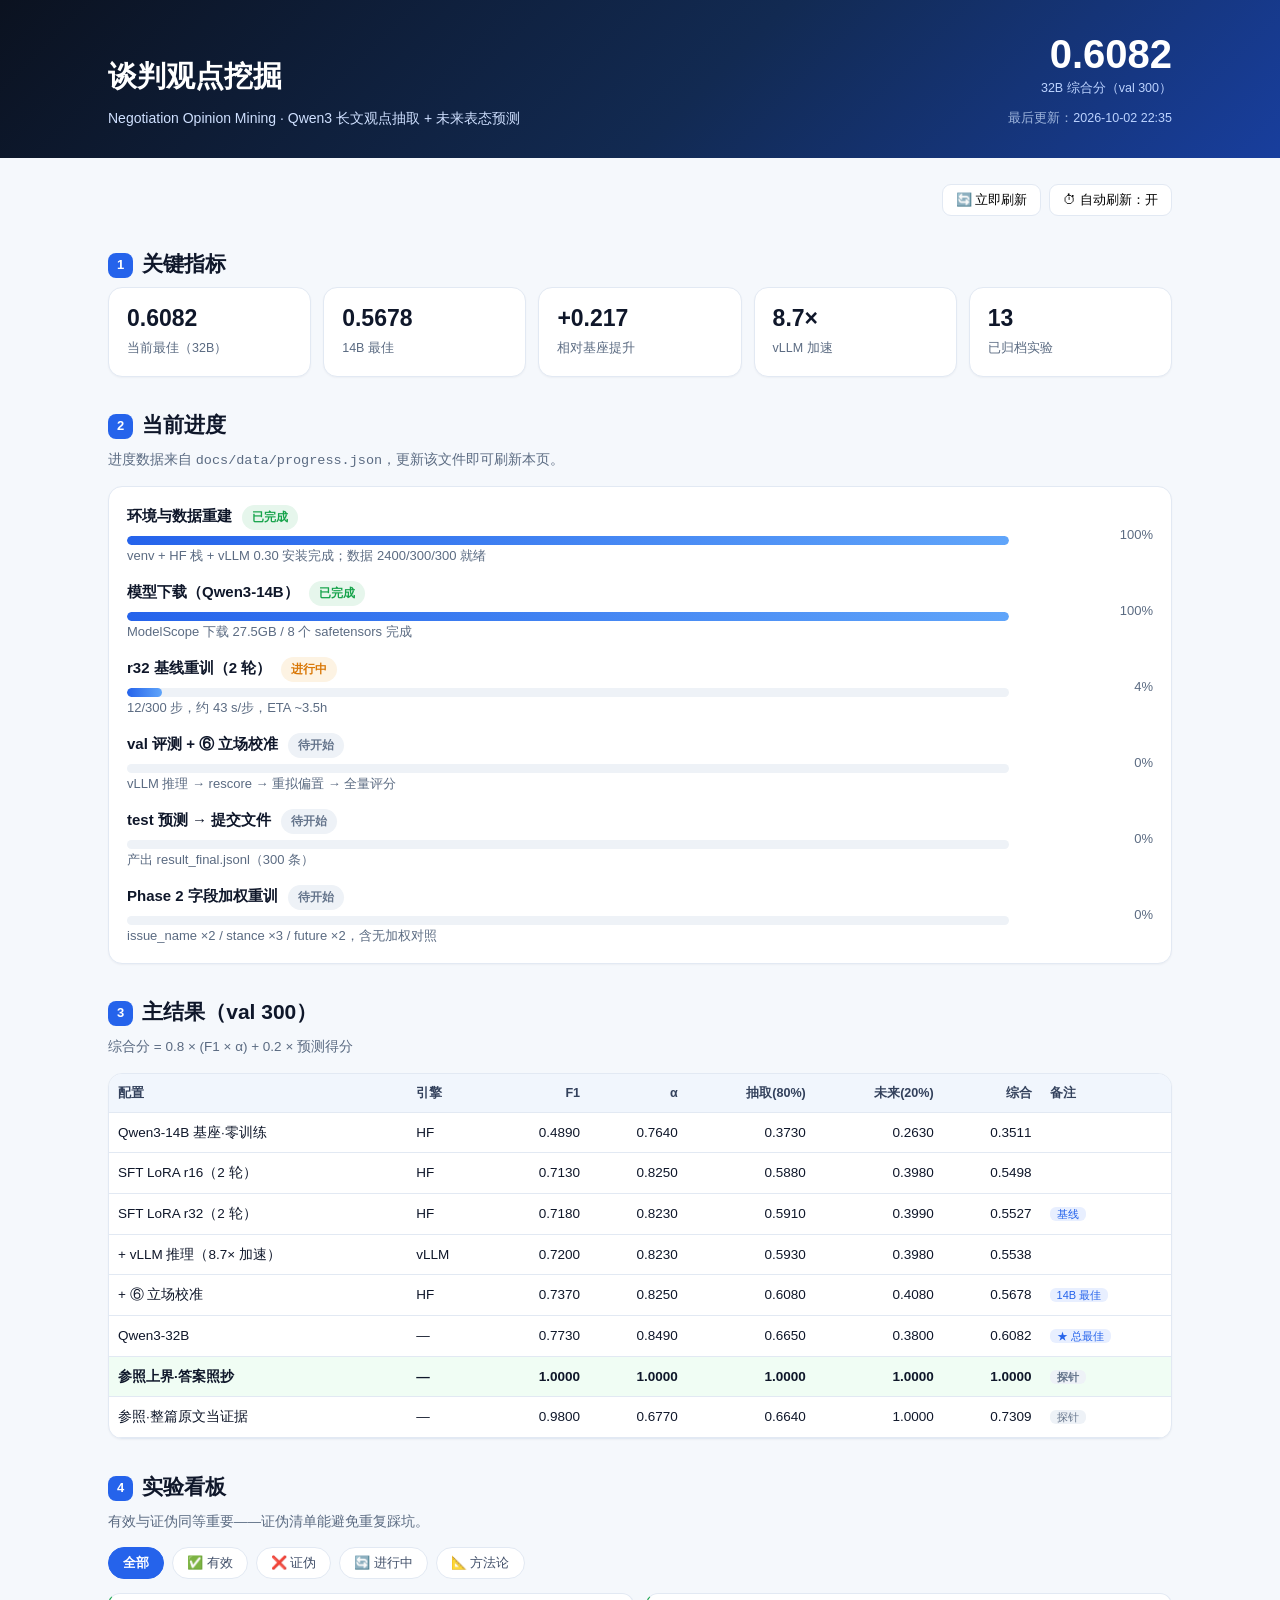
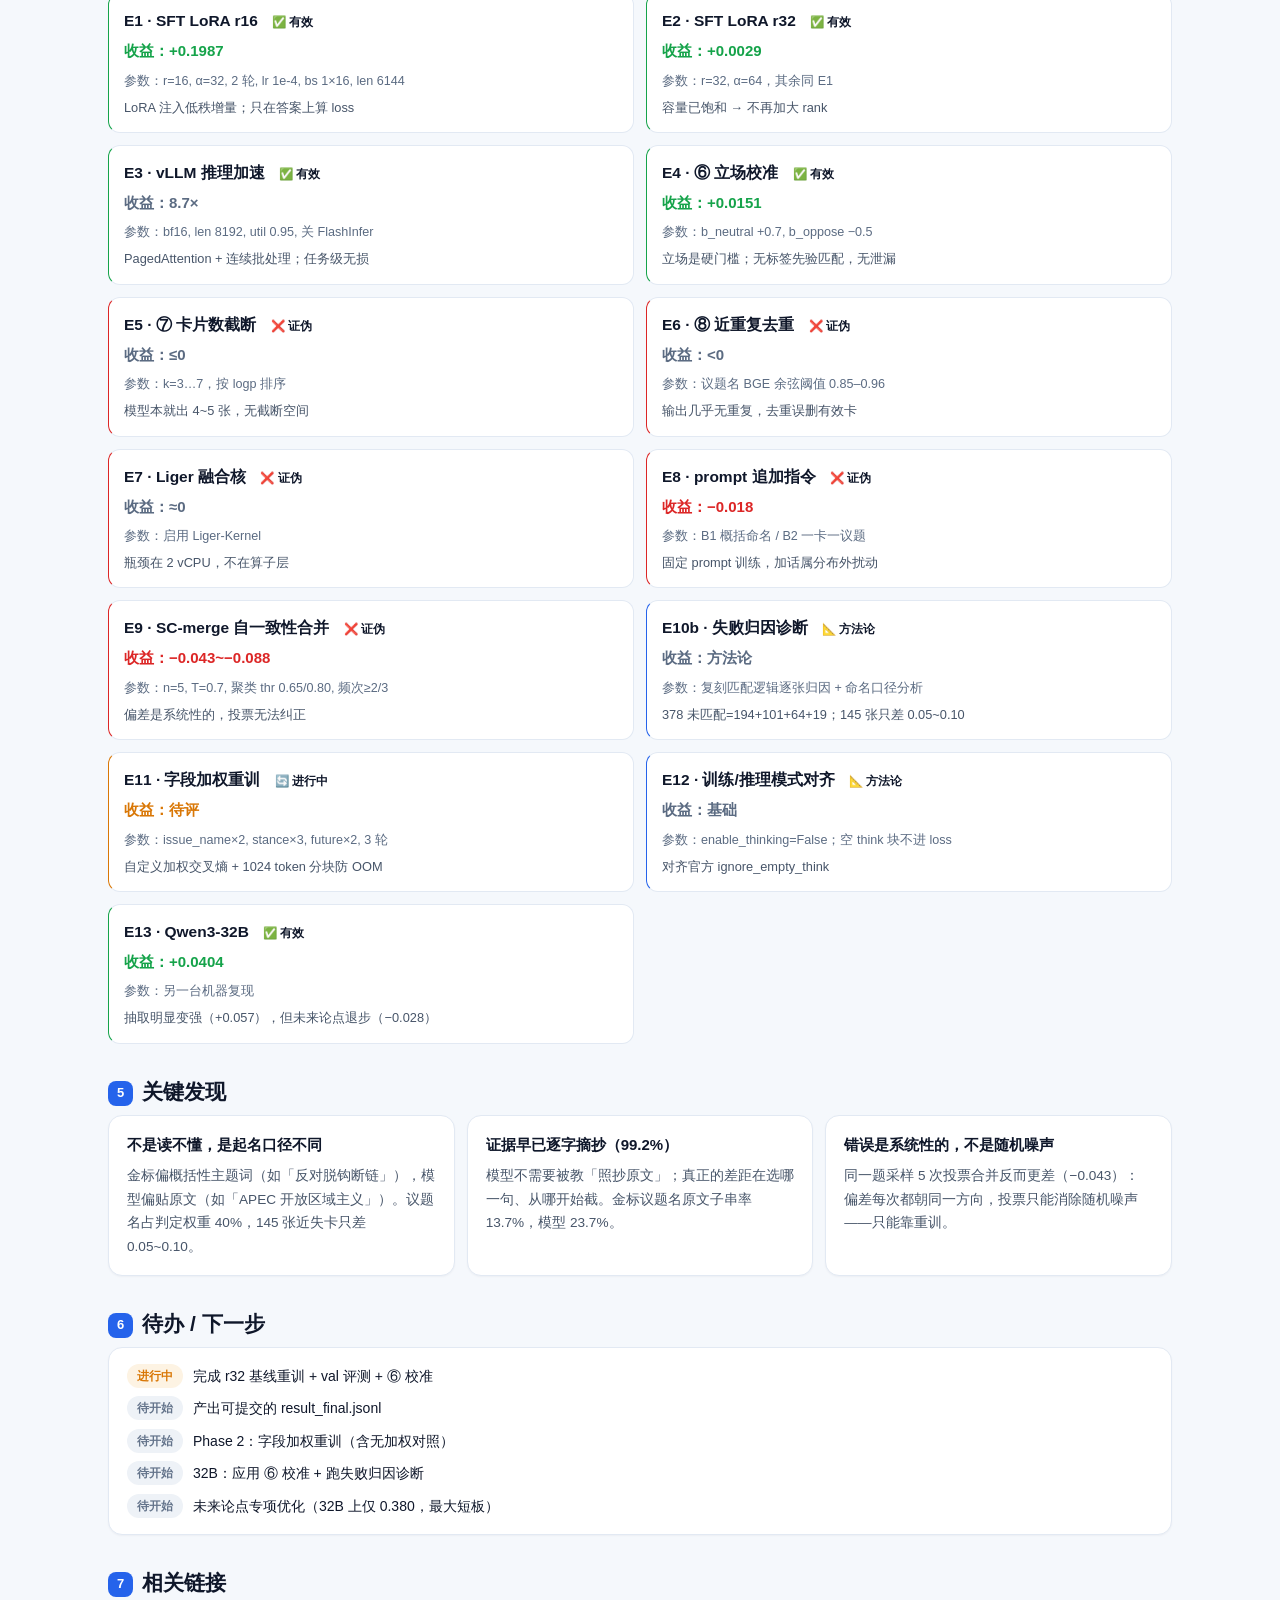
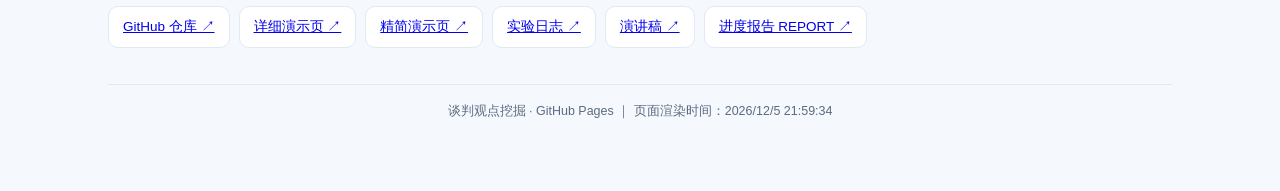
==== docs/index.html @ 78c55dbf "feat(pages): 新增动态进度站点（docs/index.html + progress.json + 更新助手脚本）" ====
<!DOCTYPE html>
<html lang="zh-CN">
<head>
<meta charset="utf-8">
<meta name="viewport" content="width=device-width,initial-scale=1">
<title>谈判观点挖掘 · 项目进度</title>
<style>
  :root{--bg:#f5f8fc;--card:#fff;--ink:#0f172a;--muted:#5b6b82;--line:#e2e9f3;
        --blue:#2563eb;--green:#15a34a;--red:#dc2626;--amber:#d97706;--purple:#7c3aed;
        --gs:#e6f6ec;--rs:#fdeaea;--as:#fdf3e3;--bs:#e8efff;--ps:#f1eaff;}
  *{box-sizing:border-box}
  body{margin:0;background:var(--bg);color:var(--ink);font-size:15px;line-height:1.75;
       font-family:-apple-system,BlinkMacSystemFont,"Segoe UI","PingFang SC","Microsoft YaHei",sans-serif}
  .wrap{max-width:1100px;margin:0 auto;padding:0 18px 70px}
  header{background:linear-gradient(135deg,#0b1220,#122a52 55%,#1d4ed8 135%);color:#fff;
         padding:34px 0 28px;margin-bottom:26px}
  header .in{max-width:1100px;margin:0 auto;padding:0 18px;display:flex;flex-wrap:wrap;gap:22px;
             align-items:flex-end;justify-content:space-between}
  h1{margin:0;font-size:29px}
  .sub{color:#cfe0ff;font-size:14px;margin-top:4px}
  .big{text-align:right}
  .big b{font-size:40px;line-height:1;display:block}
  .big span{font-size:12.5px;color:#bcd3ff}
  .updated{font-size:12.5px;color:#9fb6dd;margin-top:8px}
  h2{font-size:21px;margin:30px 0 4px}
  h2 .n{display:inline-block;background:var(--blue);color:#fff;border-radius:8px;font-size:13px;padding:1px 9px;margin-right:9px;vertical-align:2px}
  .sub2{color:var(--muted);font-size:13.5px;margin:0 0 14px}
  .card{background:var(--card);border:1px solid var(--line);border-radius:14px;padding:16px 18px;box-shadow:0 1px 2px rgba(15,23,42,.04)}
  .kpis{display:grid;grid-template-columns:repeat(5,1fr);gap:12px}
  @media(max-width:860px){.kpis{grid-template-columns:repeat(2,1fr)}.in{flex-direction:column;align-items:flex-start}.big{text-align:left}}
  .kpi b{display:block;font-size:23px;line-height:1.3}
  .kpi span{font-size:12.5px;color:var(--muted)}
  .ph{display:flex;flex-direction:column;gap:12px}
  .phase{display:grid;grid-template-columns:1fr 130px;gap:10px 14px;align-items:center}
  .phase .top{display:flex;gap:10px;align-items:baseline;flex-wrap:wrap}
  .pill{font-size:11.5px;font-weight:700;border-radius:999px;padding:2px 10px}
  .p-done{background:var(--gs);color:var(--green)} .p-doing{background:var(--as);color:var(--amber)}
  .p-pending{background:#eef2f7;color:#64748b}
  .bar{height:9px;background:#eef2f7;border-radius:6px;overflow:hidden;margin-top:6px}
  .bar>i{display:block;height:100%;border-radius:6px;background:linear-gradient(90deg,#2563eb,#60a5fa)}
  .phase .detail{font-size:13px;color:var(--muted)}
  .phase .pct{font-size:13px;color:var(--muted);text-align:right;font-variant-numeric:tabular-nums}
  table{width:100%;border-collapse:collapse;font-size:13.5px}
  th,td{padding:8px 9px;border-bottom:1px solid var(--line);text-align:left}
  th{background:#f1f6fd;color:#33415c;font-size:12.6px;font-weight:700}
  td.n,th.n{text-align:right;font-variant-numeric:tabular-nums;white-space:nowrap}
  tr.best td{background:#f0fdf4;font-weight:700}
  .mark{font-size:11px;border-radius:6px;padding:1px 7px;background:var(--bs);color:var(--blue)}
  .mark.probe{background:#eef2f7;color:#64748b}
  .filters{display:flex;gap:8px;flex-wrap:wrap;margin:4px 0 14px}
  .filters button{border:1px solid var(--line);background:#fff;border-radius:999px;padding:6px 14px;font-size:13px;cursor:pointer;color:#42506a}
  .filters button.on{background:var(--blue);border-color:var(--blue);color:#fff;font-weight:700}
  .exps{display:grid;grid-template-columns:repeat(2,1fr);gap:12px}
  @media(max-width:860px){.exps{grid-template-columns:1fr}}
  .exp{border-left:5px solid var(--line);background:var(--card);border:1px solid var(--line);border-radius:12px;padding:13px 15px}
  .exp.ok{border-left-color:var(--green)} .exp.no{border-left-color:var(--red)}
  .exp.run{border-left-color:var(--amber)} .exp.info{border-left-color:var(--blue)}
  .exp h3{margin:0 0 4px;font-size:15.5px}
  .exp .g{font-weight:800}
  .g.pos{color:var(--green)} .g.neg{color:var(--red)} .g.flat{color:var(--muted)} .g.run{color:var(--amber)}
  .exp .m{font-size:12.6px;color:var(--muted);margin-top:5px}
  .exp .w{font-size:12.8px;color:#475569;margin-top:5px}
  .grid2{display:grid;grid-template-columns:repeat(3,1fr);gap:12px}
  @media(max-width:860px){.grid2{grid-template-columns:1fr}}
  .todos{display:flex;flex-direction:column;gap:8px}
  .todo{display:flex;gap:10px;align-items:center;font-size:14px}
  .links{display:flex;flex-wrap:wrap;gap:9px}
  .links a{background:#fff;border:1px solid var(--line);border-radius:10px;padding:8px 14px;font-size:13.5px}
  .links a:hover{border-color:var(--blue)}
  .foot{color:var(--muted);font-size:12.5px;text-align:center;margin-top:36px;border-top:1px solid var(--line);padding-top:16px}
  .btn{border:1px solid var(--line);background:#fff;border-radius:9px;padding:6px 13px;font-size:13px;cursor:pointer}
  .banner{background:#fffbf0;border:1px solid #f2e2bc;color:#7a5b12;border-radius:11px;padding:11px 14px;font-size:13.5px;margin-bottom:14px}
</style>
</head>
<body>
<header><div class="in">
  <div>
    <h1 id="proj">谈判观点挖掘</h1>
    <div class="sub" id="subtitle">加载中 …</div>
  </div>
  <div class="big">
    <b id="best">—</b><span id="bestlabel"></span>
    <div class="updated">最后更新：<span id="updated">—</span></div>
  </div>
</div></header>

<div class="wrap">
  <div id="err" class="banner" style="display:none"></div>

  <div style="display:flex;justify-content:flex-end;gap:8px;margin-bottom:14px">
    <button class="btn" onclick="load(true)">🔄 立即刷新</button>
    <button class="btn" id="autobtn" onclick="toggleAuto()">⏱ 自动刷新：开</button>
  </div>

  <h2><span class="n">1</span>关键指标</h2>
  <div class="kpis" id="kpis"></div>

  <h2><span class="n">2</span>当前进度</h2>
  <p class="sub2">进度数据来自 <code>docs/data/progress.json</code>，更新该文件即可刷新本页。</p>
  <div class="card ph" id="phases"></div>

  <h2><span class="n">3</span>主结果（val 300）</h2>
  <p class="sub2">综合分 = 0.8 × (F1 × α) + 0.2 × 预测得分</p>
  <div class="card" style="padding:0;overflow-x:auto">
    <table><thead><tr>
      <th>配置</th><th>引擎</th><th class="n">F1</th><th class="n">α</th>
      <th class="n">抽取(80%)</th><th class="n">未来(20%)</th><th class="n">综合</th><th>备注</th>
    </tr></thead><tbody id="results"></tbody></table>
  </div>

  <h2><span class="n">4</span>实验看板</h2>
  <p class="sub2">有效与证伪同等重要——证伪清单能避免重复踩坑。</p>
  <div class="filters" id="filters">
    <button class="on" data-f="all">全部</button>
    <button data-f="ok">✅ 有效</button>
    <button data-f="no">❌ 证伪</button>
    <button data-f="run">🔄 进行中</button>
    <button data-f="info">📐 方法论</button>
  </div>
  <div class="exps" id="exps"></div>

  <h2><span class="n">5</span>关键发现</h2>
  <div class="grid2" id="findings"></div>

  <h2><span class="n">6</span>待办 / 下一步</h2>
  <div class="card todos" id="todos"></div>

  <h2><span class="n">7</span>相关链接</h2>
  <div class="links" id="links"></div>

  <div class="foot">
    <span id="footproj">谈判观点挖掘</span> · GitHub Pages ｜ 页面渲染时间：<span id="rendered">—</span>
  </div>
</div>

<script>
const DATA_URL = './data/progress.json';
const STATUS = { done:['已完成','p-done'], doing:['进行中','p-doing'], pending:['待开始','p-pending'] };
const EXP = { ok:['✅ 有效','b-ok'], no:['❌ 证伪','b-no'], run:['🔄 进行中','b-run'], info:['📐 方法论','b-info'] };
let DATA = null, auto = true, timer = null;

function esc(s){ return String(s == null ? '' : s).replace(/[&<>"]/g, c => ({'&':'&amp;','<':'&lt;','>':'&gt;','"':'&quot;'}[c])); }
function num(x){ return (typeof x === 'number') ? x.toFixed(4) : esc(x); }

async function load(manual){
  try{
    const r = await fetch(DATA_URL + '?t=' + Date.now(), {cache:'no-store'});
    if(!r.ok) throw new Error('HTTP ' + r.status);
    DATA = await r.json();
    document.getElementById('err').style.display = 'none';
    render();
  }catch(e){
    const el = document.getElementById('err');
    el.style.display = 'block';
    el.innerHTML = '⚠️ 数据加载失败（' + esc(e.message) + '）。若你用 file:// 直接打开，浏览器会拦截 fetch——请通过 GitHub Pages 访问，或本地起一个静态服务器。';
  }
}

function render(){
  const d = DATA;
  document.getElementById('proj').textContent = d.project || '';
  document.getElementById('subtitle').textContent = d.subtitle || '';
  document.getElementById('best').textContent = d.best || '';
  document.getElementById('bestlabel').textContent = d.best_label || '';
  document.getElementById('updated').textContent = d.updated || '';
  document.getElementById('footproj').textContent = d.project || '';
  document.getElementById('rendered').textContent = new Date().toLocaleString('zh-CN');

  document.getElementById('kpis').innerHTML = (d.kpis||[]).map(k =>
    `<div class="card kpi"><b>${esc(k.value)}</b><span>${esc(k.label)}</span></div>`).join('');

  document.getElementById('phases').innerHTML = (d.phases||[]).map(p => {
    const st = STATUS[p.status] || ['—','p-pending'];
    const pct = Math.max(0, Math.min(100, p.progress||0));
    return `<div class="phase">
      <div>
        <div class="top"><b>${esc(p.name)}</b><span class="pill ${st[1]}">${st[0]}</span></div>
        <div class="bar"><i style="width:${pct}%"></i></div>
        <div class="detail">${esc(p.detail||'')}</div>
      </div>
      <div class="pct">${pct}%</div>
    </div>`;
  }).join('');

  const bestComp = Math.max(...(d.results||[]).map(r => r.composite));
  document.getElementById('results').innerHTML = (d.results||[]).map(r => {
    const cls = (r.composite === bestComp) ? ' class="best"' : '';
    const mk = r.mark ? `<span class="mark ${/探针|参照/.test(r.name)?'probe':''}">${esc(r.mark)}</span>` : '';
    return `<tr${cls}><td>${esc(r.name)}</td><td>${esc(r.engine)}</td>
      <td class="n">${num(r.f1)}</td><td class="n">${num(r.alpha)}</td>
      <td class="n">${num(r.extract)}</td><td class="n">${num(r.future)}</td>
      <td class="n">${num(r.composite)}</td><td>${mk}</td></tr>`;
  }).join('');

  document.getElementById('exps').innerHTML = (d.experiments||[]).map(x => {
    const st = EXP[x.status] || ['—','b-gray'];
    const gcls = /^\+/.test(x.gain) ? 'pos' : (/^[−-]/.test(x.gain) ? 'neg' : (/待评/.test(x.gain) ? 'run' : 'flat'));
    return `<div class="exp ${x.status}" data-k="${x.status}">
      <h3>${esc(x.id)} · ${esc(x.name)} <span class="pill ${st[1]}">${st[0]}</span></h3>
      <div class="g ${gcls}">收益：${esc(x.gain)}</div>
      <div class="m">参数：${esc(x.params)}</div>
      <div class="w">${esc(x.why)}</div>
    </div>`;
  }).join('');

  document.getElementById('findings').innerHTML = (d.findings||[]).map(f =>
    `<div class="card"><b>${esc(f.title)}</b><div style="font-size:13.6px;color:#475569;margin-top:6px">${esc(f.text)}</div></div>`
  ).join('');

  document.getElementById('todos').innerHTML = (d.todos||[]).map(t => {
    const st = STATUS[t.status] || ['—','p-pending'];
    return `<div class="todo"><span class="pill ${st[1]}">${st[0]}</span><span>${esc(t.task)}</span></div>`;
  }).join('');

  document.getElementById('links').innerHTML = (d.links||[]).map(l =>
    `<a href="${esc(l.url)}" target="_blank" rel="noopener">${esc(l.name)} ↗</a>`).join('');

  applyFilter(currentFilter);
}

let currentFilter = 'all';
function applyFilter(f){
  currentFilter = f;
  document.querySelectorAll('#exps .exp').forEach(e => {
    e.style.display = (f === 'all' || e.getAttribute('data-k') === f) ? '' : 'none';
  });
}
document.querySelectorAll('#filters button').forEach(b => b.addEventListener('click', () => {
  document.querySelectorAll('#filters button').forEach(x => x.classList.remove('on'));
  b.classList.add('on'); applyFilter(b.getAttribute('data-f'));
}));

function toggleAuto(){
  auto = !auto;
  document.getElementById('autobtn').textContent = '⏱ 自动刷新：' + (auto ? '开' : '关');
  scheduleAuto();
}
function scheduleAuto(){
  if(timer) clearInterval(timer);
  if(auto) timer = setInterval(() => load(false), 5*60*1000);  // 5 分钟
}

load(false);
scheduleAuto();
</script>
</body>
</html>
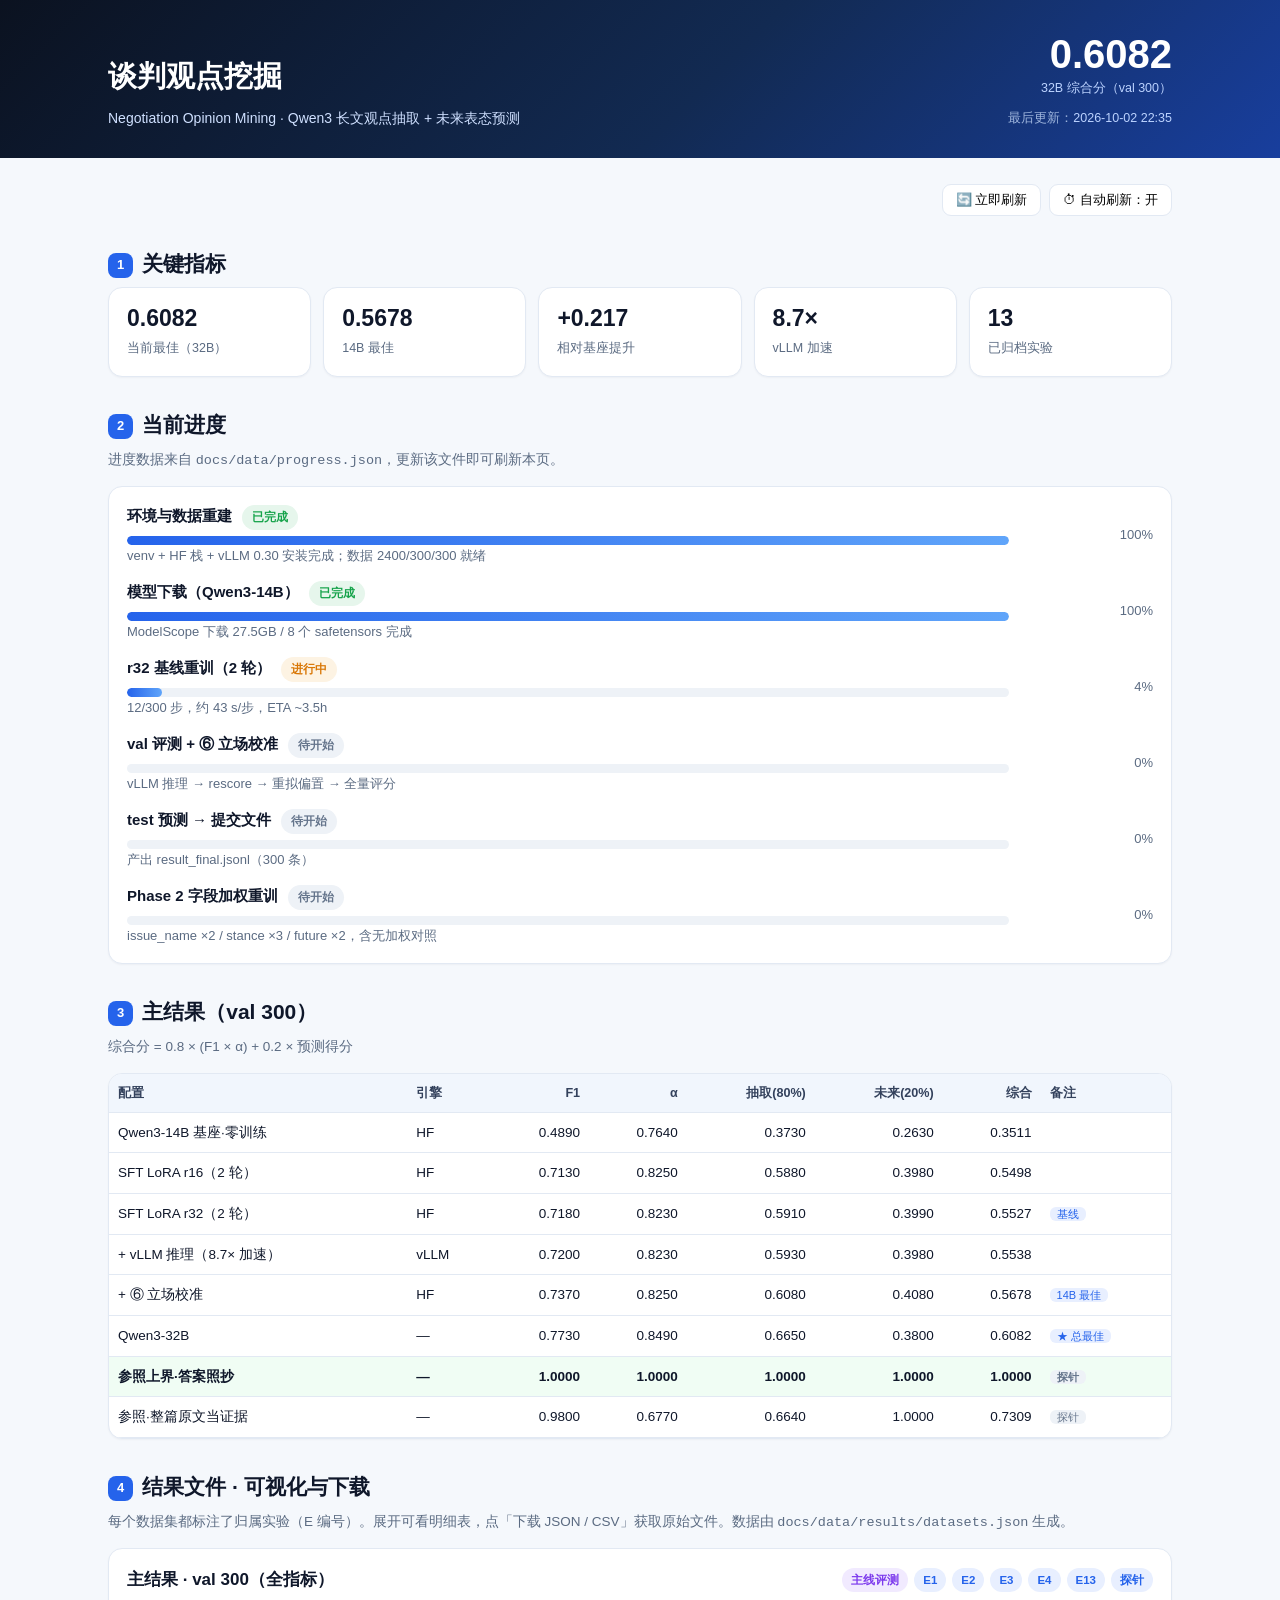
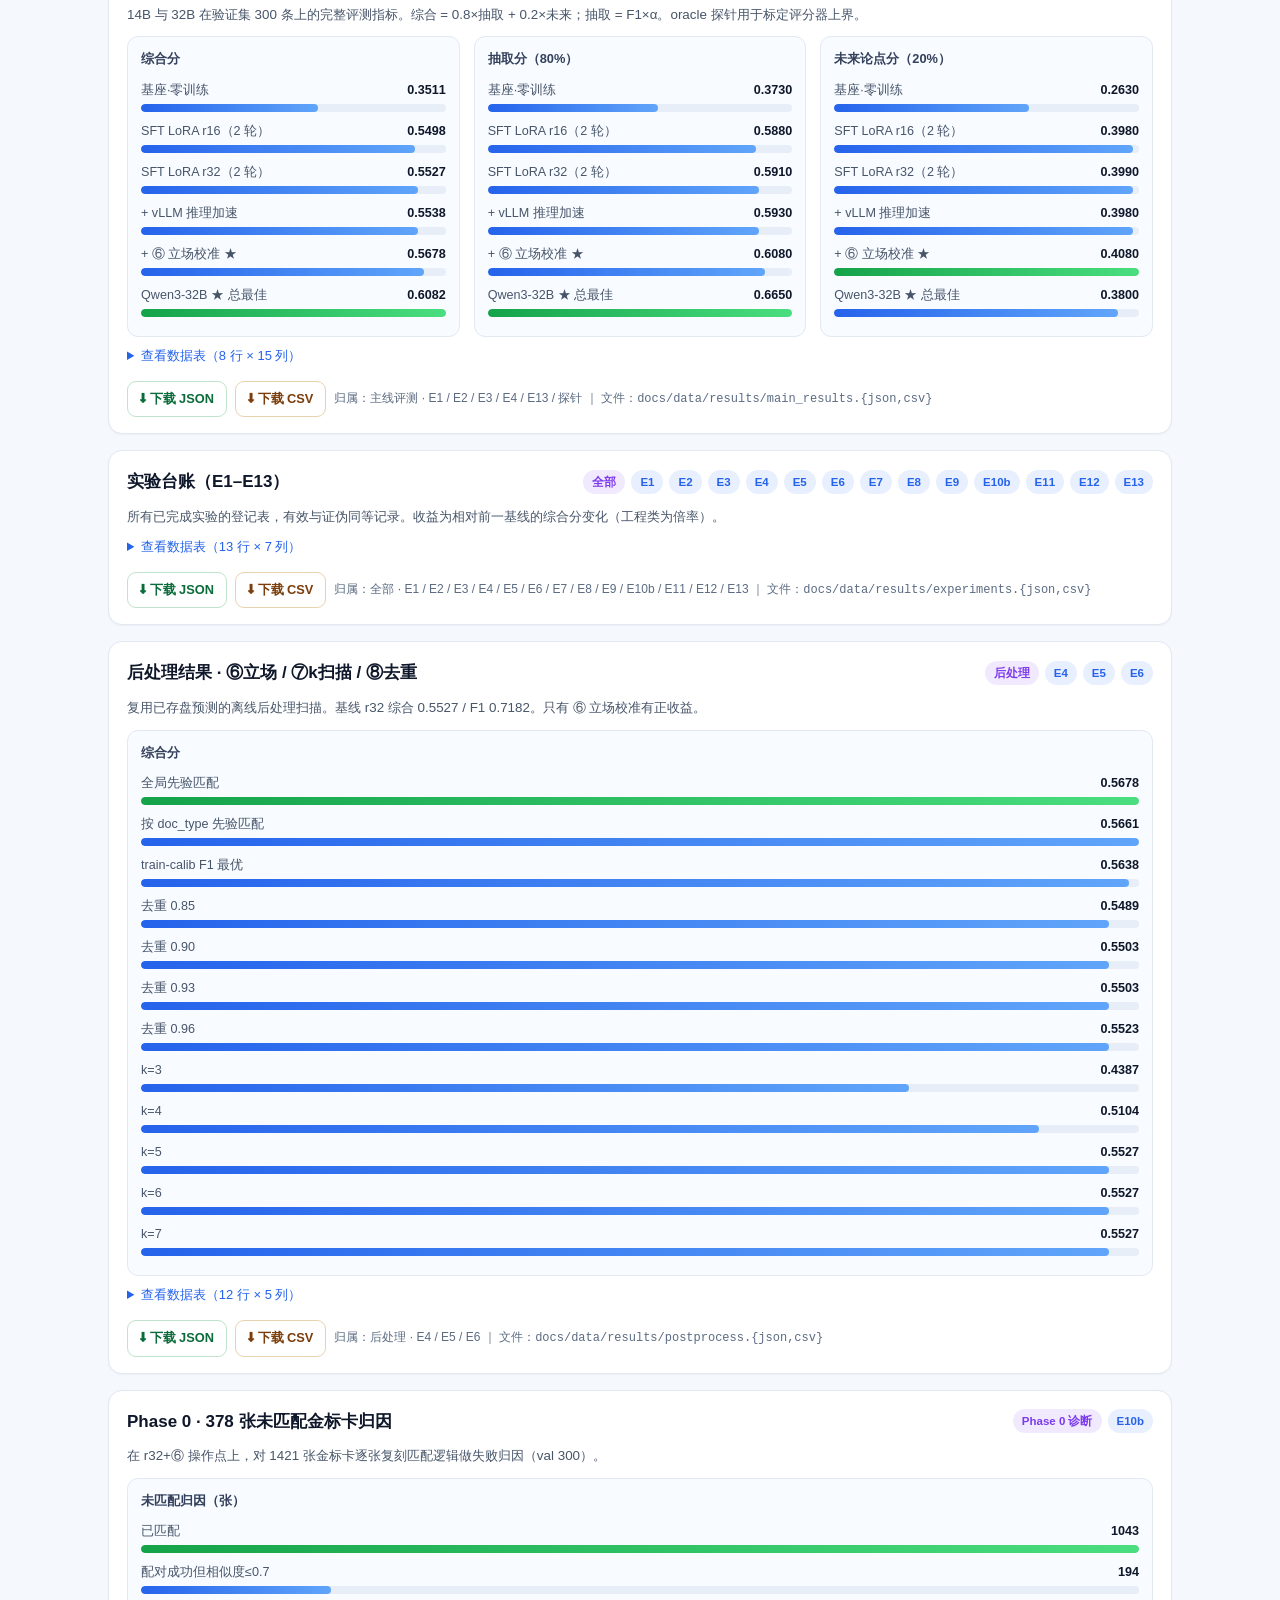
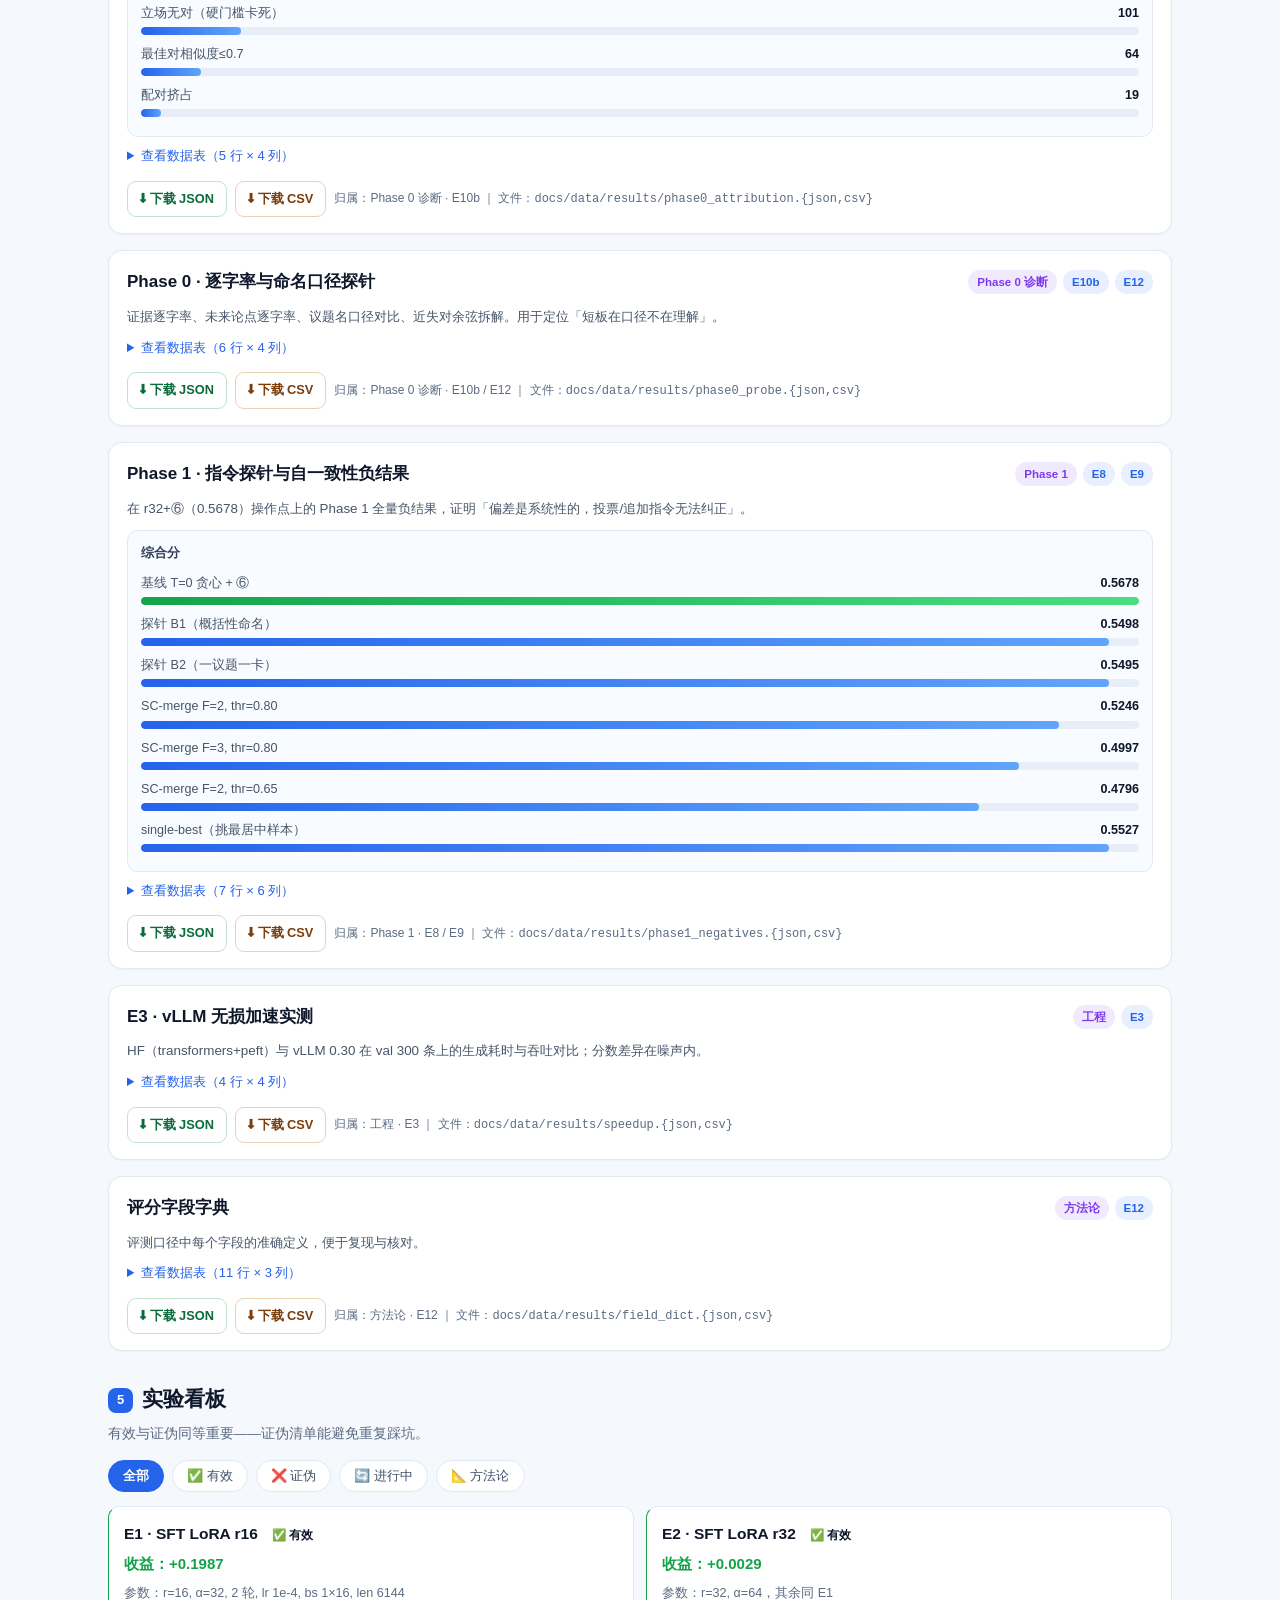
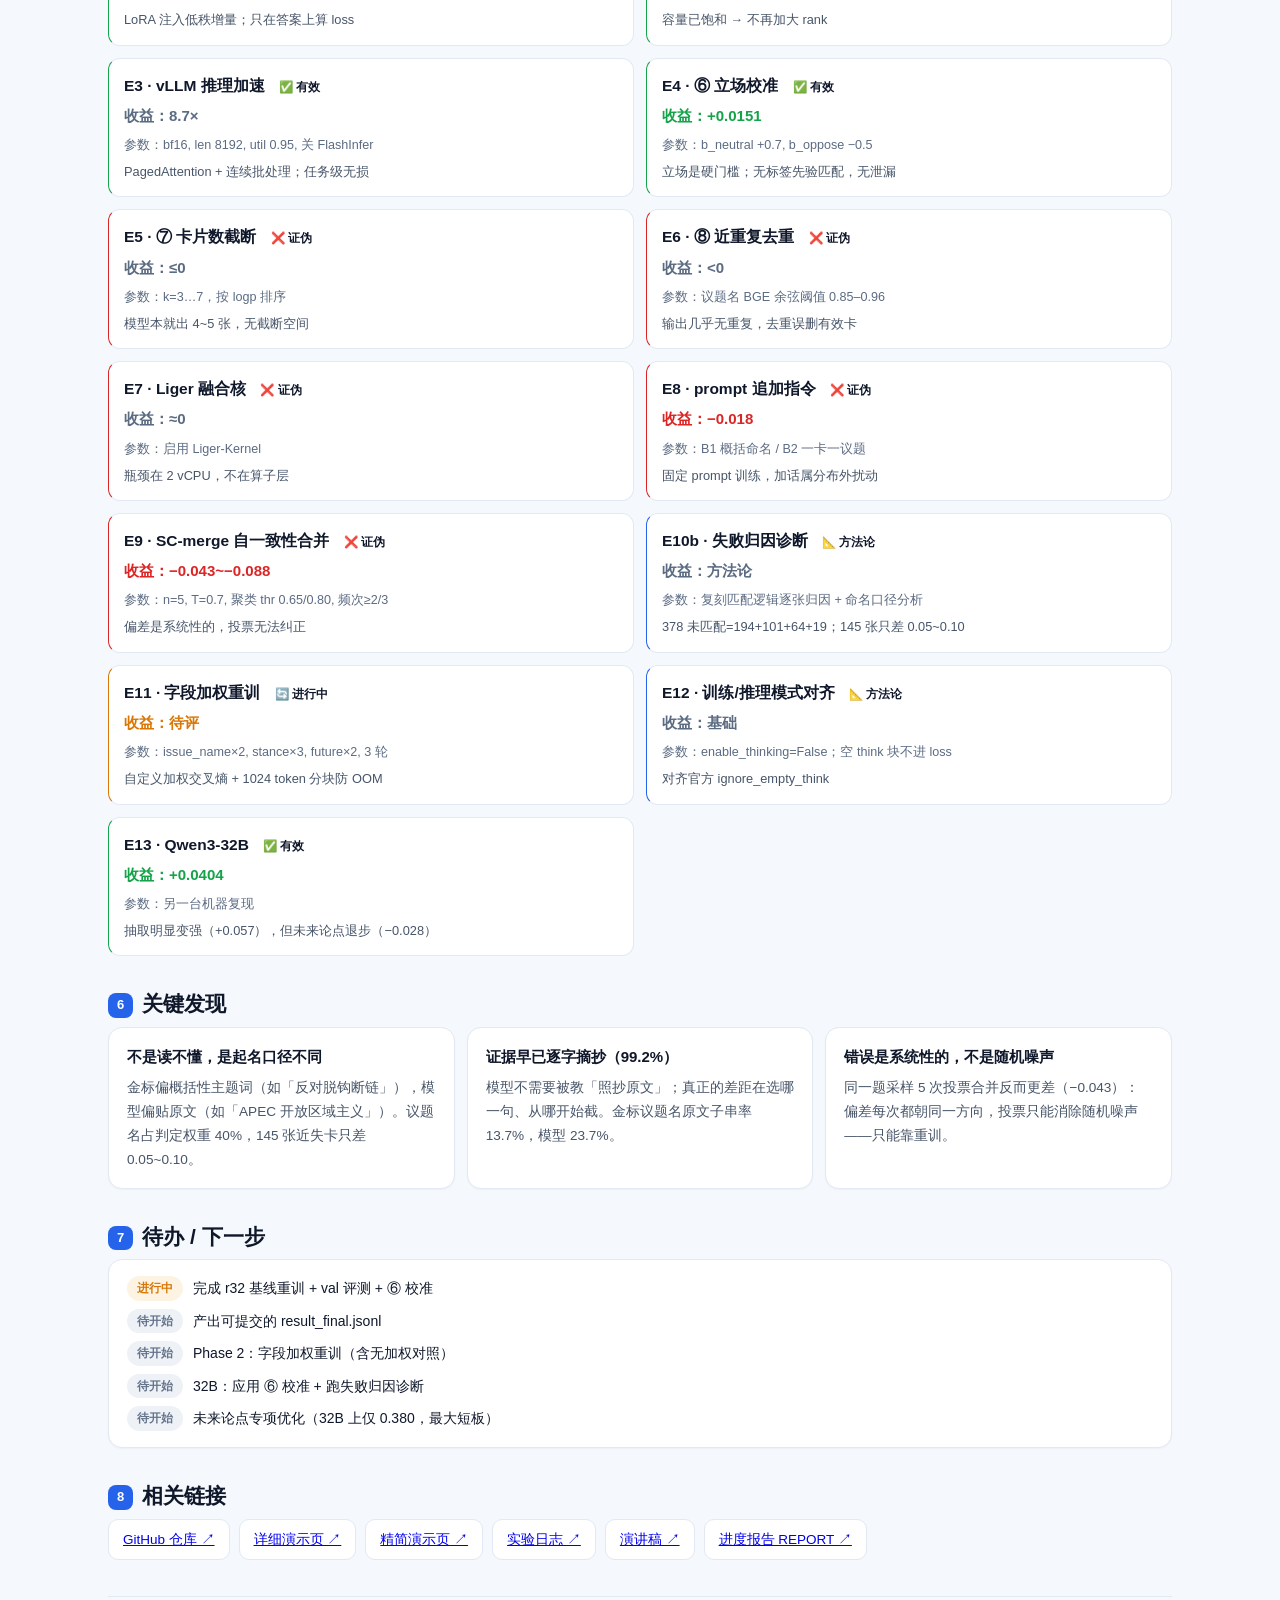
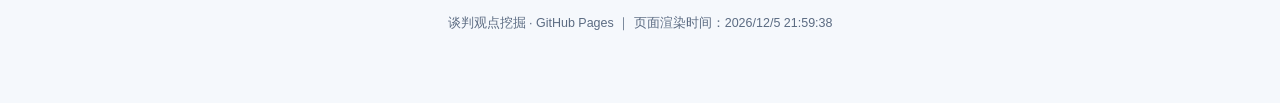
==== commit 212c0360: "feat(pages): 新增结果文件板块（8 个数据集 JSON/CSV，可可视化+下载，标注归属实验）" ====
--- a/docs/index.html
+++ b/docs/index.html
@@ -70,6 +70,31 @@
   .foot{color:var(--muted);font-size:12.5px;text-align:center;margin-top:36px;border-top:1px solid var(--line);padding-top:16px}
   .btn{border:1px solid var(--line);background:#fff;border-radius:9px;padding:6px 13px;font-size:13px;cursor:pointer}
   .banner{background:#fffbf0;border:1px solid #f2e2bc;color:#7a5b12;border-radius:11px;padding:11px 14px;font-size:13.5px;margin-bottom:14px}
+  .ds{background:#fff;border:1px solid var(--line);border-radius:14px;padding:16px 18px;margin-bottom:16px;box-shadow:0 1px 2px rgba(15,23,42,.04)}
+  .ds .hd{display:flex;flex-wrap:wrap;gap:8px;align-items:center;justify-content:space-between}
+  .ds h3{margin:0;font-size:17px}
+  .ds .badges{display:flex;flex-wrap:wrap;gap:6px}
+  .badge{font-size:11.5px;font-weight:700;border-radius:999px;padding:2px 9px;background:var(--bs);color:var(--blue)}
+  .badge.ph{background:var(--ps);color:var(--purple)}
+  .ds .d{font-size:13.4px;color:#475569;margin:8px 0 4px}
+  .charts{display:grid;grid-template-columns:repeat(auto-fit,minmax(290px,1fr));gap:14px;margin:10px 0 4px}
+  .chart{background:#f8fbff;border:1px solid var(--line);border-radius:11px;padding:11px 13px}
+  .chart .ct{font-size:12.8px;font-weight:700;color:#33415c;margin-bottom:8px}
+  .bar-row{margin-bottom:8px;font-size:12.6px}
+  .bar-row .lbl{display:flex;justify-content:space-between;gap:8px;color:#475569;margin-bottom:3px}
+  .bar-row .lbl b{font-variant-numeric:tabular-nums;color:var(--ink)}
+  .bar-track{height:8px;background:#e8eef7;border-radius:5px;overflow:hidden}
+  .bar-track>i{display:block;height:100%;border-radius:5px;background:linear-gradient(90deg,#2563eb,#60a5fa)}
+  .bar-row.hot .bar-track>i{background:linear-gradient(90deg,#15a34a,#4ade80)}
+  .tblwrap{overflow-x:auto;margin-top:10px}
+  details.tbl{margin-top:8px}
+  details.tbl summary{cursor:pointer;font-size:13px;color:var(--blue);user-select:none}
+  .ds .dl{display:flex;flex-wrap:wrap;gap:8px;margin-top:13px;align-items:center}
+  .ds .dl a{background:#fff;border:1px solid var(--line);border-radius:9px;padding:6px 12px;font-size:12.8px;font-weight:700;text-decoration:none}
+  .ds .dl a.json{color:#0b6b3a;border-color:#bfe3cd}
+  .ds .dl a.csv{color:#7a3d0b;border-color:#e8d3b0}
+  .ds .dl a:hover{background:#f8fbff}
+  .ds .raw{font-size:12px;color:var(--muted);flex:1 1 260px}
 </style>
 </head>
 <body>
@@ -108,7 +133,11 @@
     </tr></thead><tbody id="results"></tbody></table>
   </div>
 
-  <h2><span class="n">4</span>实验看板</h2>
+  <h2><span class="n">4</span>结果文件 · 可视化与下载</h2>
+  <p class="sub2">每个数据集都标注了归属实验（E 编号）。展开可看明细表，点「下载 JSON / CSV」获取原始文件。数据由 <code>docs/data/results/datasets.json</code> 生成。</p>
+  <div id="datasets"></div>
+
+  <h2><span class="n">5</span>实验看板</h2>
   <p class="sub2">有效与证伪同等重要——证伪清单能避免重复踩坑。</p>
   <div class="filters" id="filters">
     <button class="on" data-f="all">全部</button>
@@ -119,13 +148,13 @@
   </div>
   <div class="exps" id="exps"></div>
 
-  <h2><span class="n">5</span>关键发现</h2>
+  <h2><span class="n">6</span>关键发现</h2>
   <div class="grid2" id="findings"></div>
 
-  <h2><span class="n">6</span>待办 / 下一步</h2>
+  <h2><span class="n">7</span>待办 / 下一步</h2>
   <div class="card todos" id="todos"></div>
 
-  <h2><span class="n">7</span>相关链接</h2>
+  <h2><span class="n">8</span>相关链接</h2>
   <div class="links" id="links"></div>
 
   <div class="foot">
@@ -240,7 +269,69 @@
   if(auto) timer = setInterval(() => load(false), 5*60*1000);  // 5 分钟
 }
 
+/* ===== 结果文件（数据集）可视化与下载 ===== */
+let DATASETS = null;
+async function loadDatasets(){
+  const el = document.getElementById('datasets');
+  try{
+    const r = await fetch('./data/results/index.json?t=' + Date.now(), {cache:'no-store'});
+    if(!r.ok) throw new Error('HTTP ' + r.status);
+    DATASETS = await r.json();
+    renderDatasets();
+  }catch(e){
+    if(el) el.innerHTML = '<div class="banner">⚠️ 结果文件清单加载失败（' + esc(e.message) + '）</div>';
+  }
+}
+function fmt(v){
+  if(v === null || v === undefined || v === '') return '—';
+  if(typeof v === 'number'){
+    if(Number.isInteger(v) && Math.abs(v) < 100000) return String(v);
+    return (Math.abs(v) >= 100) ? v.toFixed(0) : v.toFixed(4);
+  }
+  return esc(v);
+}
+function barChart(viz, ds){
+  const ex = viz.exclude || [];
+  const rows = ds.rows.filter(r => typeof r[viz.valueKey] === 'number' && ex.indexOf(r[viz.labelKey]) < 0);
+  const max = Math.max.apply(null, rows.map(r => Math.abs(r[viz.valueKey])).concat([0.0001]));
+  return '<div class="chart"><div class="ct">' + esc(viz.title) + '</div>' + rows.map(r => {
+    const v = r[viz.valueKey];
+    const w = Math.max(2, Math.round(Math.abs(v) / max * 100));
+    const hot = v === max;
+    return '<div class="bar-row' + (hot ? ' hot' : '') + '">' +
+      '<div class="lbl"><span>' + esc(r[viz.labelKey]) + '</span><b>' + fmt(v) + '</b></div>' +
+      '<div class="bar-track"><i style="width:' + w + '%"></i></div></div>';
+  }).join('') + '</div>';
+}
+function dsTable(ds){
+  const cols = ds.columns;
+  const head = cols.map(c => '<th' + (c.num ? ' class="n"' : '') + '>' + esc(c.label) + '</th>').join('');
+  const body = ds.rows.map(r => '<tr>' + cols.map(c => '<td' + (c.num ? ' class="n"' : '') + '>' + fmt(r[c.key]) + '</td>').join('') + '</tr>').join('');
+  return '<div class="tblwrap"><table><thead><tr>' + head + '</tr></thead><tbody>' + body + '</tbody></table></div>';
+}
+function renderDatasets(){
+  if(!DATASETS) return;
+  document.getElementById('datasets').innerHTML = (DATASETS.datasets||[]).map(ds => {
+    const badges = (ds.experiments||[]).map(e => '<span class="badge">' + esc(e) + '</span>').join('');
+    const ph = ds.phase ? '<span class="badge ph">' + esc(ds.phase) + '</span>' : '';
+    const charts = (ds.viz||[]).filter(v => v.type === 'bar').map(v => barChart(v, ds)).join('');
+    const n = ds.rows.length;
+    return '<div class="ds">' +
+      '<div class="hd"><h3>' + esc(ds.title) + '</h3><div class="badges">' + ph + badges + '</div></div>' +
+      '<div class="d">' + esc(ds.desc) + '</div>' +
+      (charts ? '<div class="charts">' + charts + '</div>' : '') +
+      '<details class="tbl"><summary>查看数据表（' + n + ' 行 × ' + ds.columns.length + ' 列）</summary>' + dsTable(ds) + '</details>' +
+      '<div class="dl">' +
+        '<a class="json" href="./data/results/' + esc(ds.id) + '.json" download>⬇ 下载 JSON</a>' +
+        '<a class="csv" href="./data/results/' + esc(ds.id) + '.csv" download>⬇ 下载 CSV</a>' +
+        '<span class="raw">归属：' + esc(ds.phase||'') + ' · ' + (ds.experiments||[]).join(' / ') +
+        ' ｜ 文件：<code>docs/data/results/' + esc(ds.id) + '.{json,csv}</code></span>' +
+      '</div></div>';
+  }).join('');
+}
+
 load(false);
+loadDatasets();
 scheduleAuto();
 </script>
 </body>
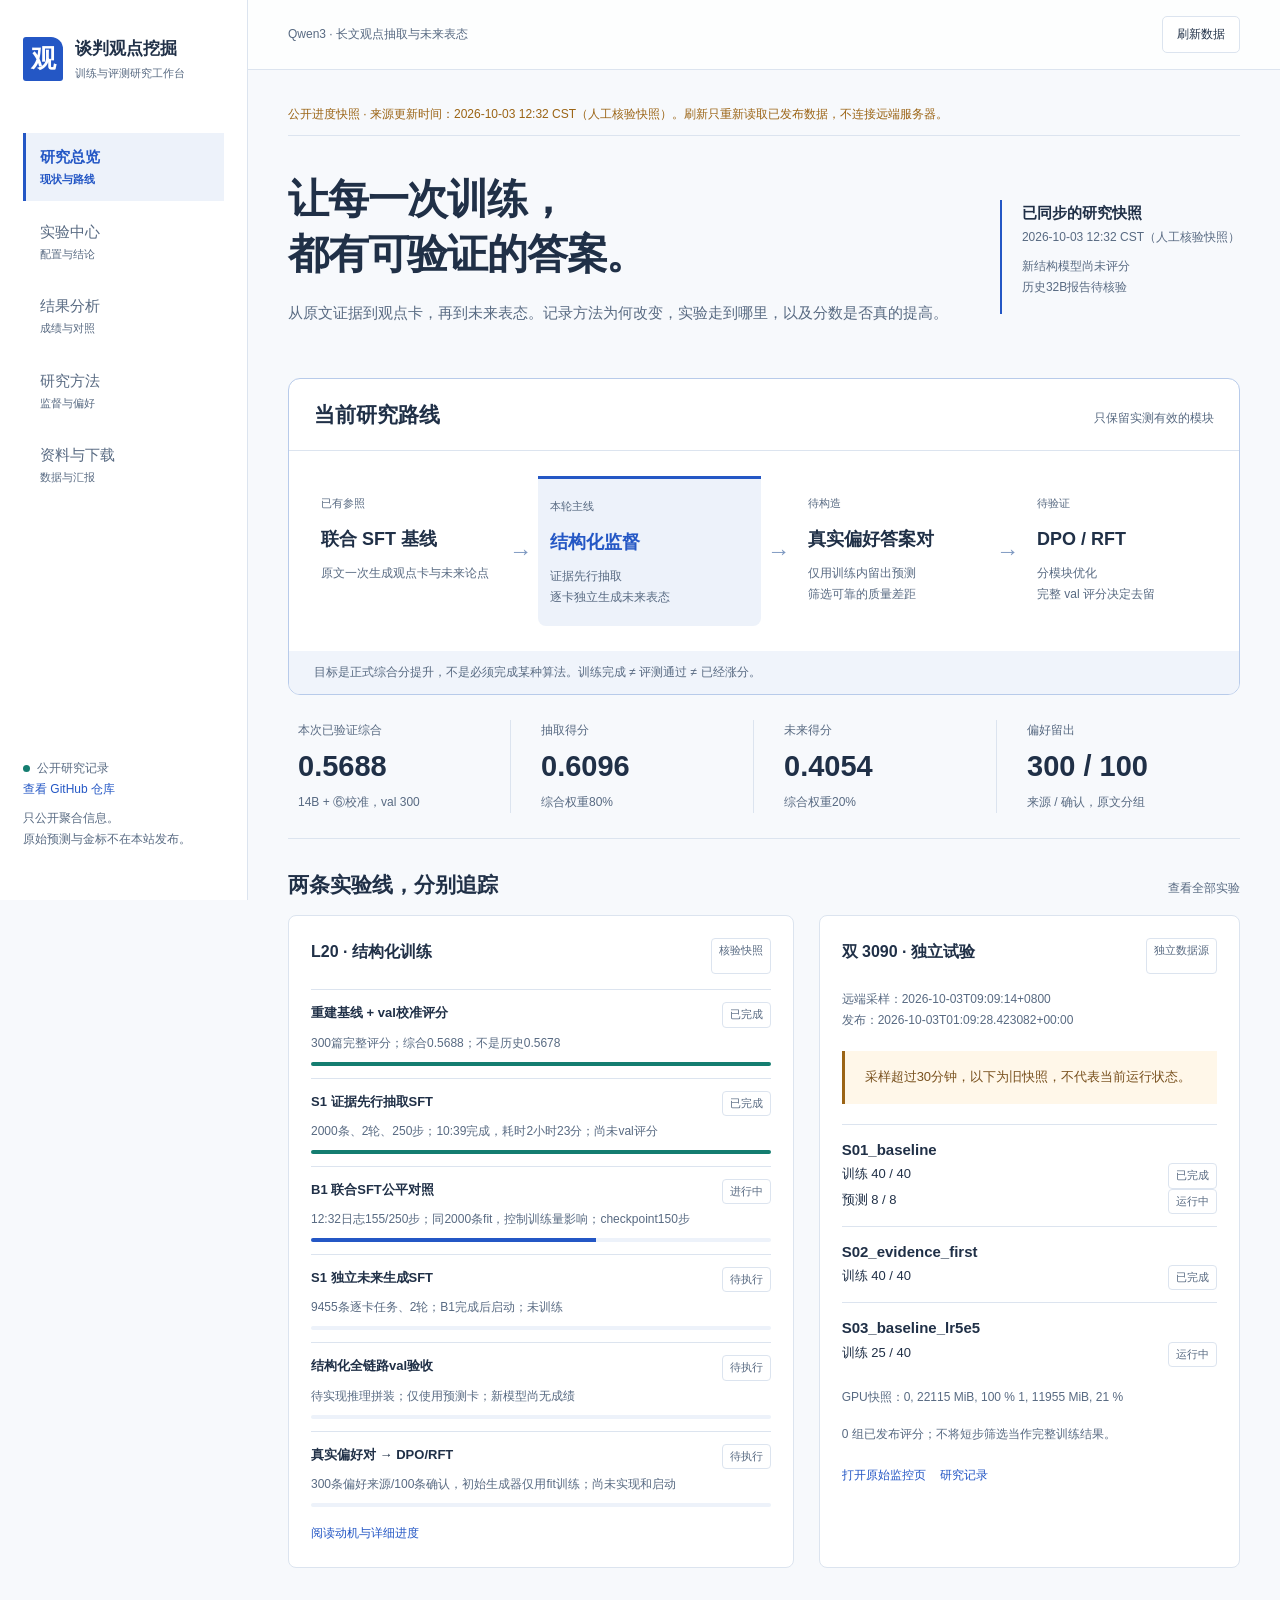
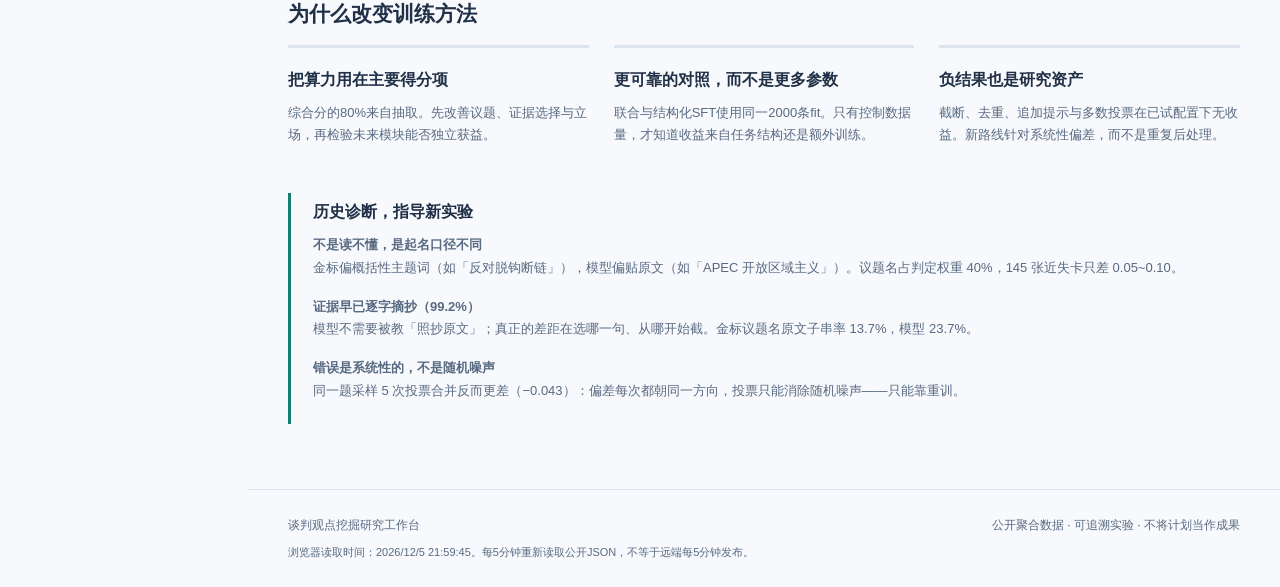
==== commit d82f4fbb: "feat(pages): redesign research workbench with experiments, metrics and data explorer" ====
--- a/docs/index.html
+++ b/docs/index.html
@@ -1,338 +1,41 @@
-<!DOCTYPE html>
+<!doctype html>
 <html lang="zh-CN">
 <head>
-<meta charset="utf-8">
-<meta name="viewport" content="width=device-width,initial-scale=1">
-<title>谈判观点挖掘 · 项目进度</title>
-<style>
-  :root{--bg:#f5f8fc;--card:#fff;--ink:#0f172a;--muted:#5b6b82;--line:#e2e9f3;
-        --blue:#2563eb;--green:#15a34a;--red:#dc2626;--amber:#d97706;--purple:#7c3aed;
-        --gs:#e6f6ec;--rs:#fdeaea;--as:#fdf3e3;--bs:#e8efff;--ps:#f1eaff;}
-  *{box-sizing:border-box}
-  body{margin:0;background:var(--bg);color:var(--ink);font-size:15px;line-height:1.75;
-       font-family:-apple-system,BlinkMacSystemFont,"Segoe UI","PingFang SC","Microsoft YaHei",sans-serif}
-  .wrap{max-width:1100px;margin:0 auto;padding:0 18px 70px}
-  header{background:linear-gradient(135deg,#0b1220,#122a52 55%,#1d4ed8 135%);color:#fff;
-         padding:34px 0 28px;margin-bottom:26px}
-  header .in{max-width:1100px;margin:0 auto;padding:0 18px;display:flex;flex-wrap:wrap;gap:22px;
-             align-items:flex-end;justify-content:space-between}
-  h1{margin:0;font-size:29px}
-  .sub{color:#cfe0ff;font-size:14px;margin-top:4px}
-  .big{text-align:right}
-  .big b{font-size:40px;line-height:1;display:block}
-  .big span{font-size:12.5px;color:#bcd3ff}
-  .updated{font-size:12.5px;color:#9fb6dd;margin-top:8px}
-  h2{font-size:21px;margin:30px 0 4px}
-  h2 .n{display:inline-block;background:var(--blue);color:#fff;border-radius:8px;font-size:13px;padding:1px 9px;margin-right:9px;vertical-align:2px}
-  .sub2{color:var(--muted);font-size:13.5px;margin:0 0 14px}
-  .card{background:var(--card);border:1px solid var(--line);border-radius:14px;padding:16px 18px;box-shadow:0 1px 2px rgba(15,23,42,.04)}
-  .kpis{display:grid;grid-template-columns:repeat(5,1fr);gap:12px}
-  @media(max-width:860px){.kpis{grid-template-columns:repeat(2,1fr)}.in{flex-direction:column;align-items:flex-start}.big{text-align:left}}
-  .kpi b{display:block;font-size:23px;line-height:1.3}
-  .kpi span{font-size:12.5px;color:var(--muted)}
-  .ph{display:flex;flex-direction:column;gap:12px}
-  .phase{display:grid;grid-template-columns:1fr 130px;gap:10px 14px;align-items:center}
-  .phase .top{display:flex;gap:10px;align-items:baseline;flex-wrap:wrap}
-  .pill{font-size:11.5px;font-weight:700;border-radius:999px;padding:2px 10px}
-  .p-done{background:var(--gs);color:var(--green)} .p-doing{background:var(--as);color:var(--amber)}
-  .p-pending{background:#eef2f7;color:#64748b}
-  .bar{height:9px;background:#eef2f7;border-radius:6px;overflow:hidden;margin-top:6px}
-  .bar>i{display:block;height:100%;border-radius:6px;background:linear-gradient(90deg,#2563eb,#60a5fa)}
-  .phase .detail{font-size:13px;color:var(--muted)}
-  .phase .pct{font-size:13px;color:var(--muted);text-align:right;font-variant-numeric:tabular-nums}
-  table{width:100%;border-collapse:collapse;font-size:13.5px}
-  th,td{padding:8px 9px;border-bottom:1px solid var(--line);text-align:left}
-  th{background:#f1f6fd;color:#33415c;font-size:12.6px;font-weight:700}
-  td.n,th.n{text-align:right;font-variant-numeric:tabular-nums;white-space:nowrap}
-  tr.best td{background:#f0fdf4;font-weight:700}
-  .mark{font-size:11px;border-radius:6px;padding:1px 7px;background:var(--bs);color:var(--blue)}
-  .mark.probe{background:#eef2f7;color:#64748b}
-  .filters{display:flex;gap:8px;flex-wrap:wrap;margin:4px 0 14px}
-  .filters button{border:1px solid var(--line);background:#fff;border-radius:999px;padding:6px 14px;font-size:13px;cursor:pointer;color:#42506a}
-  .filters button.on{background:var(--blue);border-color:var(--blue);color:#fff;font-weight:700}
-  .exps{display:grid;grid-template-columns:repeat(2,1fr);gap:12px}
-  @media(max-width:860px){.exps{grid-template-columns:1fr}}
-  .exp{border-left:5px solid var(--line);background:var(--card);border:1px solid var(--line);border-radius:12px;padding:13px 15px}
-  .exp.ok{border-left-color:var(--green)} .exp.no{border-left-color:var(--red)}
-  .exp.run{border-left-color:var(--amber)} .exp.info{border-left-color:var(--blue)}
-  .exp h3{margin:0 0 4px;font-size:15.5px}
-  .exp .g{font-weight:800}
-  .g.pos{color:var(--green)} .g.neg{color:var(--red)} .g.flat{color:var(--muted)} .g.run{color:var(--amber)}
-  .exp .m{font-size:12.6px;color:var(--muted);margin-top:5px}
-  .exp .w{font-size:12.8px;color:#475569;margin-top:5px}
-  .grid2{display:grid;grid-template-columns:repeat(3,1fr);gap:12px}
-  @media(max-width:860px){.grid2{grid-template-columns:1fr}}
-  .todos{display:flex;flex-direction:column;gap:8px}
-  .todo{display:flex;gap:10px;align-items:center;font-size:14px}
-  .links{display:flex;flex-wrap:wrap;gap:9px}
-  .links a{background:#fff;border:1px solid var(--line);border-radius:10px;padding:8px 14px;font-size:13.5px}
-  .links a:hover{border-color:var(--blue)}
-  .foot{color:var(--muted);font-size:12.5px;text-align:center;margin-top:36px;border-top:1px solid var(--line);padding-top:16px}
-  .btn{border:1px solid var(--line);background:#fff;border-radius:9px;padding:6px 13px;font-size:13px;cursor:pointer}
-  .banner{background:#fffbf0;border:1px solid #f2e2bc;color:#7a5b12;border-radius:11px;padding:11px 14px;font-size:13.5px;margin-bottom:14px}
-  .ds{background:#fff;border:1px solid var(--line);border-radius:14px;padding:16px 18px;margin-bottom:16px;box-shadow:0 1px 2px rgba(15,23,42,.04)}
-  .ds .hd{display:flex;flex-wrap:wrap;gap:8px;align-items:center;justify-content:space-between}
-  .ds h3{margin:0;font-size:17px}
-  .ds .badges{display:flex;flex-wrap:wrap;gap:6px}
-  .badge{font-size:11.5px;font-weight:700;border-radius:999px;padding:2px 9px;background:var(--bs);color:var(--blue)}
-  .badge.ph{background:var(--ps);color:var(--purple)}
-  .ds .d{font-size:13.4px;color:#475569;margin:8px 0 4px}
-  .charts{display:grid;grid-template-columns:repeat(auto-fit,minmax(290px,1fr));gap:14px;margin:10px 0 4px}
-  .chart{background:#f8fbff;border:1px solid var(--line);border-radius:11px;padding:11px 13px}
-  .chart .ct{font-size:12.8px;font-weight:700;color:#33415c;margin-bottom:8px}
-  .bar-row{margin-bottom:8px;font-size:12.6px}
-  .bar-row .lbl{display:flex;justify-content:space-between;gap:8px;color:#475569;margin-bottom:3px}
-  .bar-row .lbl b{font-variant-numeric:tabular-nums;color:var(--ink)}
-  .bar-track{height:8px;background:#e8eef7;border-radius:5px;overflow:hidden}
-  .bar-track>i{display:block;height:100%;border-radius:5px;background:linear-gradient(90deg,#2563eb,#60a5fa)}
-  .bar-row.hot .bar-track>i{background:linear-gradient(90deg,#15a34a,#4ade80)}
-  .tblwrap{overflow-x:auto;margin-top:10px}
-  details.tbl{margin-top:8px}
-  details.tbl summary{cursor:pointer;font-size:13px;color:var(--blue);user-select:none}
-  .ds .dl{display:flex;flex-wrap:wrap;gap:8px;margin-top:13px;align-items:center}
-  .ds .dl a{background:#fff;border:1px solid var(--line);border-radius:9px;padding:6px 12px;font-size:12.8px;font-weight:700;text-decoration:none}
-  .ds .dl a.json{color:#0b6b3a;border-color:#bfe3cd}
-  .ds .dl a.csv{color:#7a3d0b;border-color:#e8d3b0}
-  .ds .dl a:hover{background:#f8fbff}
-  .ds .raw{font-size:12px;color:var(--muted);flex:1 1 260px}
-</style>
+  <meta charset="utf-8"><meta name="viewport" content="width=device-width,initial-scale=1">
+  <meta name="description" content="谈判观点挖掘研究工作台：Qwen3训练实验、可信成绩、研究方法和公开数据。">
+  <title>谈判观点挖掘｜研究工作台</title>
+  <link rel="stylesheet" href="assets/workbench.css">
+  <script src="assets/workbench.js" defer></script>
 </head>
 <body>
-<header><div class="in">
-  <div>
-    <h1 id="proj">谈判观点挖掘</h1>
-    <div class="sub" id="subtitle">加载中 …</div>
-  </div>
-  <div class="big">
-    <b id="best">—</b><span id="bestlabel"></span>
-    <div class="updated">最后更新：<span id="updated">—</span></div>
-  </div>
-</div></header>
-
-<div class="wrap">
-  <div id="err" class="banner" style="display:none"></div>
-
-  <div style="display:flex;justify-content:flex-end;gap:8px;margin-bottom:14px">
-    <button class="btn" onclick="load(true)">🔄 立即刷新</button>
-    <button class="btn" id="autobtn" onclick="toggleAuto()">⏱ 自动刷新：开</button>
-  </div>
-
-  <h2><span class="n">1</span>关键指标</h2>
-  <div class="kpis" id="kpis"></div>
-
-  <h2><span class="n">2</span>当前进度</h2>
-  <p class="sub2">进度数据来自 <code>docs/data/progress.json</code>，更新该文件即可刷新本页。</p>
-  <div class="card ph" id="phases"></div>
-
-  <h2><span class="n">3</span>主结果（val 300）</h2>
-  <p class="sub2">综合分 = 0.8 × (F1 × α) + 0.2 × 预测得分</p>
-  <div class="card" style="padding:0;overflow-x:auto">
-    <table><thead><tr>
-      <th>配置</th><th>引擎</th><th class="n">F1</th><th class="n">α</th>
-      <th class="n">抽取(80%)</th><th class="n">未来(20%)</th><th class="n">综合</th><th>备注</th>
-    </tr></thead><tbody id="results"></tbody></table>
-  </div>
-
-  <h2><span class="n">4</span>结果文件 · 可视化与下载</h2>
-  <p class="sub2">每个数据集都标注了归属实验（E 编号）。展开可看明细表，点「下载 JSON / CSV」获取原始文件。数据由 <code>docs/data/results/datasets.json</code> 生成。</p>
-  <div id="datasets"></div>
-
-  <h2><span class="n">5</span>实验看板</h2>
-  <p class="sub2">有效与证伪同等重要——证伪清单能避免重复踩坑。</p>
-  <div class="filters" id="filters">
-    <button class="on" data-f="all">全部</button>
-    <button data-f="ok">✅ 有效</button>
-    <button data-f="no">❌ 证伪</button>
-    <button data-f="run">🔄 进行中</button>
-    <button data-f="info">📐 方法论</button>
-  </div>
-  <div class="exps" id="exps"></div>
-
-  <h2><span class="n">6</span>关键发现</h2>
-  <div class="grid2" id="findings"></div>
-
-  <h2><span class="n">7</span>待办 / 下一步</h2>
-  <div class="card todos" id="todos"></div>
-
-  <h2><span class="n">8</span>相关链接</h2>
-  <div class="links" id="links"></div>
-
-  <div class="foot">
-    <span id="footproj">谈判观点挖掘</span> · GitHub Pages ｜ 页面渲染时间：<span id="rendered">—</span>
-  </div>
+<a class="skip" href="#main">跳到主要内容</a>
+<aside class="sidebar">
+  <a class="brand" href="#overview"><span class="brand-mark" aria-hidden="true">观</span><span>谈判观点挖掘<small>训练与评测研究工作台</small></span></a>
+  <nav aria-label="主要导航">
+    <a href="#overview" data-page="overview">研究总览 <span>现状与路线</span></a>
+    <a href="#experiments" data-page="experiments">实验中心 <span>配置与结论</span></a>
+    <a href="#results" data-page="results">结果分析 <span>成绩与对照</span></a>
+    <a href="#methods" data-page="methods">研究方法 <span>监督与偏好</span></a>
+    <a href="#datasets" data-page="datasets">资料与下载 <span>数据与汇报</span></a>
+  </nav>
+  <div class="sidebar-foot"><span class="dot"></span>公开研究记录<br><a href="https://github.com/dshboom/negotiation-opinion-mining">查看 GitHub 仓库</a><p>只公开聚合信息。<br>原始预测与金标不在本站发布。</p></div>
+</aside>
+<div class="workspace">
+  <header class="topbar"><span>Qwen3 · 长文观点抽取与未来表态</span><button id="refresh" type="button">刷新数据</button></header>
+  <main id="main" tabindex="-1">
+    <div id="notice" role="status" class="notice">正在读取研究数据…</div>
+    <section id="overview" class="page" aria-labelledby="overview-title">
+      <div class="page-heading"><div><h1 id="overview-title">让每一次训练，<br>都有可验证的答案。</h1><p>从原文证据到观点卡，再到未来表态。记录方法为何改变，实验走到哪里，以及分数是否真的提高。</p></div><div class="snapshot" id="snapshot"></div></div>
+      <div class="route-board"><div class="section-head"><h2>当前研究路线</h2><span>只保留实测有效的模块</span></div><div class="route"><div><span class="route-state">已有参照</span><h3>联合 SFT 基线</h3><p>原文一次生成观点卡与未来论点</p></div><div class="route-bridge" aria-hidden="true">→</div><div class="route-focus"><span class="route-state">本轮主线</span><h3>结构化监督</h3><p>证据先行抽取<br>逐卡独立生成未来表态</p></div><div class="route-bridge" aria-hidden="true">→</div><div><span class="route-state">待构造</span><h3>真实偏好答案对</h3><p>仅用训练内留出预测<br>筛选可靠的质量差距</p></div><div class="route-bridge" aria-hidden="true">→</div><div><span class="route-state">待验证</span><h3>DPO / RFT</h3><p>分模块优化<br>完整 val 评分决定去留</p></div></div><div class="route-caption">目标是正式综合分提升，不是必须完成某种算法。训练完成 ≠ 评测通过 ≠ 已经涨分。</div></div>
+      <div id="summary" class="summary-strip"></div>
+      <div class="section-head"><h2>两条实验线，分别追踪</h2><a href="#experiments">查看全部实验</a></div>
+      <div class="lanes"><article class="lane"><header><h3>L20 · 结构化训练</h3><span class="badge">核验快照</span></header><div id="l20-phases"></div><a href="https://github.com/dshboom/negotiation-opinion-mining/blob/main/docs/STRUCTURE_RUN_STATUS.md">阅读动机与详细进度</a></article><article class="lane"><header><h3>双 3090 · 独立试验</h3><span class="badge">独立数据源</span></header><div id="dual-status"></div><a href="dual3090.html">打开原始监控页</a> <a href="https://github.com/dshboom/negotiation-opinion-mining/blob/main/docs/DUAL3090_PROGRESS.md">研究记录</a></article></div>
+      <div class="section-head"><h2>为什么改变训练方法</h2></div><div class="insights"><article><h3>把算力用在主要得分项</h3><p>综合分的80%来自抽取。先改善议题、证据选择与立场，再检验未来模块能否独立获益。</p></article><article><h3>更可靠的对照，而不是更多参数</h3><p>联合与结构化SFT使用同一2000条fit。只有控制数据量，才知道收益来自任务结构还是额外训练。</p></article><article><h3>负结果也是研究资产</h3><p>截断、去重、追加提示与多数投票在已试配置下无收益。新路线针对系统性偏差，而不是重复后处理。</p></article></div><div id="findings"></div>
+    </section>
+    <section id="experiments" class="page" hidden aria-labelledby="experiments-title"><div class="page-heading"><div><h1 id="experiments-title">实验中心</h1><p>方法、参数和结果一起看。历史记录与当前训练严格区分。</p></div></div><div class="toolbar"><label>搜索实验<input id="search" type="search" placeholder="编号、方法、参数或结论"></label><label>状态<select id="exp-status"><option value="all">全部状态</option><option value="run">进行中</option><option value="ok">有效 / 已完成</option><option value="no">无收益</option><option value="info">诊断 / 未验收</option></select></label></div><p id="exp-count" class="muted"></p><div id="experiment-list"></div></section>
+    <section id="results" class="page" hidden aria-labelledby="results-title"><div class="page-heading"><div><h1 id="results-title">分数背后的变化</h1><p>正式预测、历史报告与诊断上限分开呈现。新结构模型没有评分前，不进入成绩榜。</p></div></div><div class="callout">32B历史报告中的 F1 × α 与抽取分存在不一致，原始报告仍待核验；oracle结果只用于诊断，不代表可提交的模型成绩。</div><div class="toolbar"><label>比较指标<select id="metric"><option value="composite">综合分</option><option value="extract">抽取分（80%）</option><option value="future">未来分（20%）</option><option value="f1">抽取 F1</option></select></label></div><div id="score-chart" class="chart" aria-label="成绩比较"></div><div class="section-head"><h2>完整指标与归属</h2><span>val 300 · 不跨 split 比较</span></div><div id="score-table" class="table-wrap"></div><div class="section-head"><h2>评分怎样组成</h2></div><div class="formula"><strong>综合 = 0.8 × 抽取 + 0.2 × 未来</strong><p>抽取 = F1 × α　　未来 = (ROUGE-L + BERTScore) / 2</p><p>匹配要求立场一致，议题与证据的加权语义相似度超过阈值，并执行一对一匹配。只看F1或训练loss不足以判断最终收益。</p></div></section>
+    <section id="methods" class="page" hidden aria-labelledby="methods-title"><div class="page-heading"><div><h1 id="methods-title">训练方法与证据链</h1><p>每一个设计都有假设、对照和停止条件。方法创新最终要回到比赛评分。</p></div></div><div class="method-layout"><article><h2>把联合任务拆开</h2><div class="task-example"><span>输入</span><p>外交 / 时政长文</p><span>抽取适配器</span><p>argument_chain → issue_name → stance</p><span>未来适配器</span><p>原文 + 预测议题卡 → 未来表态</p><span>输出</span><p>issue_list 与 future_argument 一一对应</p></div><p>先输出证据是可检验的监督设计，不等于模型已经学会更好的推理。正式验收必须输入预测卡，不能使用val金标卡生成未来答案。</p></article><article><h2>训练内的数据边界</h2><div class="split"><div style="flex:5">2000 fit<small>初始 SFT</small></div><div style="flex:1">300 source<small>偏好来源</small></div><div style="flex:1">100 dev<small>偏好确认</small></div></div><ul><li>2400条训练样本对应2354组不同原文，完全相同原文整组划分。</li><li>fit/holdout与train/val无完全重复原文；近重复检查尚未完成。</li><li>偏好来源进入DPO后即为训练数据，不再是测试集。</li><li>val只做系统验收；test不参与训练和方法选择。</li></ul></article></div><div class="section-head"><h2>SFT之后，为什么不直接上DPO</h2></div><div class="table-wrap"><table><thead><tr><th>方法</th><th>监督信号</th><th>适用假设</th><th>当前状态</th></tr></thead><tbody><tr><td>结构化 SFT</td><td>证据先行答案；逐卡未来标签</td><td>任务拆分减少输出干扰</td><td>抽取完成，其他模块接续</td></tr><tr><td>预测卡增强 SFT</td><td>真实预测卡对应的未来标签</td><td>缓解金标卡与预测卡的分布差异</td><td>待验证与实现</td></tr><tr><td>RFT</td><td>真实候选中的可靠高质量正例</td><td>抽取硬约束适合稳定正例学习</td><td>候选方法，未启动</td></tr><tr><td>DPO</td><td>同一提示下真实chosen/rejected对</td><td>可靠相对偏好改善模型决策</td><td>偏好数据质检后决定</td></tr></tbody></table></div><h2>进入下一阶段的条件</h2><div class="insights"><article><h3>先检查链路</h3><p>最长样本、监督mask、解析、卡片对应和恢复状态通过；不静默删样本。</p></article><article><h3>再检查偏好标签</h3><p>同提示、真实候选、明确差距；检查重复、格式负例比例与长度偏置。</p></article><article><h3>最后检查真实收益</h3><p>固定SFT参考模型，对比DPO和RFT；分模块验收，只组合有效模块。</p></article></div><a href="https://github.com/dshboom/negotiation-opinion-mining/blob/main/docs/STRUCTURE_RUN_STATUS.md">查看完整研究说明</a></section>
+    <section id="datasets" class="page" hidden aria-labelledby="datasets-title"><div class="page-heading"><div><h1 id="datasets-title">研究资料与数据</h1><p>公开聚合结果支持在线查看与下载。原始逐条预测和金标保持私有。</p></div></div><div class="resource-links"><a href="demo_detailed.html">详细汇报演示<span>研究背景、指标与诊断</span></a><a href="demo_overview.html">精简演示<span>分享与快速介绍</span></a><a href="https://github.com/dshboom/negotiation-opinion-mining/blob/main/docs/EXPERIMENTS.md">完整实验日志<span>参数、结论与负结果</span></a><a href="https://github.com/dshboom/negotiation-opinion-mining/blob/main/docs/presentation_script_zh.md">中文演讲稿<span>汇报讲解材料</span></a></div><div class="toolbar"><label>选择公开数据集<select id="dataset-select"></select></label></div><div id="dataset-view"></div></section>
+  </main><footer>谈判观点挖掘研究工作台 <span>公开聚合数据 · 可追溯实验 · 不将计划当作成果</span><p id="fetch-time"></p></footer>
 </div>
-
-<script>
-const DATA_URL = './data/progress.json';
-const STATUS = { done:['已完成','p-done'], doing:['进行中','p-doing'], pending:['待开始','p-pending'] };
-const EXP = { ok:['✅ 有效','b-ok'], no:['❌ 证伪','b-no'], run:['🔄 进行中','b-run'], info:['📐 方法论','b-info'] };
-let DATA = null, auto = true, timer = null;
-
-function esc(s){ return String(s == null ? '' : s).replace(/[&<>"]/g, c => ({'&':'&amp;','<':'&lt;','>':'&gt;','"':'&quot;'}[c])); }
-function num(x){ return (typeof x === 'number') ? x.toFixed(4) : esc(x); }
-
-async function load(manual){
-  try{
-    const r = await fetch(DATA_URL + '?t=' + Date.now(), {cache:'no-store'});
-    if(!r.ok) throw new Error('HTTP ' + r.status);
-    DATA = await r.json();
-    document.getElementById('err').style.display = 'none';
-    render();
-  }catch(e){
-    const el = document.getElementById('err');
-    el.style.display = 'block';
-    el.innerHTML = '⚠️ 数据加载失败（' + esc(e.message) + '）。若你用 file:// 直接打开，浏览器会拦截 fetch——请通过 GitHub Pages 访问，或本地起一个静态服务器。';
-  }
-}
-
-function render(){
-  const d = DATA;
-  document.getElementById('proj').textContent = d.project || '';
-  document.getElementById('subtitle').textContent = d.subtitle || '';
-  document.getElementById('best').textContent = d.best || '';
-  document.getElementById('bestlabel').textContent = d.best_label || '';
-  document.getElementById('updated').textContent = d.updated || '';
-  document.getElementById('footproj').textContent = d.project || '';
-  document.getElementById('rendered').textContent = new Date().toLocaleString('zh-CN');
-
-  document.getElementById('kpis').innerHTML = (d.kpis||[]).map(k =>
-    `<div class="card kpi"><b>${esc(k.value)}</b><span>${esc(k.label)}</span></div>`).join('');
-
-  document.getElementById('phases').innerHTML = (d.phases||[]).map(p => {
-    const st = STATUS[p.status] || ['—','p-pending'];
-    const pct = Math.max(0, Math.min(100, p.progress||0));
-    return `<div class="phase">
-      <div>
-        <div class="top"><b>${esc(p.name)}</b><span class="pill ${st[1]}">${st[0]}</span></div>
-        <div class="bar"><i style="width:${pct}%"></i></div>
-        <div class="detail">${esc(p.detail||'')}</div>
-      </div>
-      <div class="pct">${pct}%</div>
-    </div>`;
-  }).join('');
-
-  const bestComp = Math.max(...(d.results||[]).map(r => r.composite));
-  document.getElementById('results').innerHTML = (d.results||[]).map(r => {
-    const cls = (r.composite === bestComp) ? ' class="best"' : '';
-    const mk = r.mark ? `<span class="mark ${/探针|参照/.test(r.name)?'probe':''}">${esc(r.mark)}</span>` : '';
-    return `<tr${cls}><td>${esc(r.name)}</td><td>${esc(r.engine)}</td>
-      <td class="n">${num(r.f1)}</td><td class="n">${num(r.alpha)}</td>
-      <td class="n">${num(r.extract)}</td><td class="n">${num(r.future)}</td>
-      <td class="n">${num(r.composite)}</td><td>${mk}</td></tr>`;
-  }).join('');
-
-  document.getElementById('exps').innerHTML = (d.experiments||[]).map(x => {
-    const st = EXP[x.status] || ['—','b-gray'];
-    const gcls = /^\+/.test(x.gain) ? 'pos' : (/^[−-]/.test(x.gain) ? 'neg' : (/待评/.test(x.gain) ? 'run' : 'flat'));
-    return `<div class="exp ${x.status}" data-k="${x.status}">
-      <h3>${esc(x.id)} · ${esc(x.name)} <span class="pill ${st[1]}">${st[0]}</span></h3>
-      <div class="g ${gcls}">收益：${esc(x.gain)}</div>
-      <div class="m">参数：${esc(x.params)}</div>
-      <div class="w">${esc(x.why)}</div>
-    </div>`;
-  }).join('');
-
-  document.getElementById('findings').innerHTML = (d.findings||[]).map(f =>
-    `<div class="card"><b>${esc(f.title)}</b><div style="font-size:13.6px;color:#475569;margin-top:6px">${esc(f.text)}</div></div>`
-  ).join('');
-
-  document.getElementById('todos').innerHTML = (d.todos||[]).map(t => {
-    const st = STATUS[t.status] || ['—','p-pending'];
-    return `<div class="todo"><span class="pill ${st[1]}">${st[0]}</span><span>${esc(t.task)}</span></div>`;
-  }).join('');
-
-  document.getElementById('links').innerHTML = (d.links||[]).map(l =>
-    `<a href="${esc(l.url)}" target="_blank" rel="noopener">${esc(l.name)} ↗</a>`).join('');
-
-  applyFilter(currentFilter);
-}
-
-let currentFilter = 'all';
-function applyFilter(f){
-  currentFilter = f;
-  document.querySelectorAll('#exps .exp').forEach(e => {
-    e.style.display = (f === 'all' || e.getAttribute('data-k') === f) ? '' : 'none';
-  });
-}
-document.querySelectorAll('#filters button').forEach(b => b.addEventListener('click', () => {
-  document.querySelectorAll('#filters button').forEach(x => x.classList.remove('on'));
-  b.classList.add('on'); applyFilter(b.getAttribute('data-f'));
-}));
-
-function toggleAuto(){
-  auto = !auto;
-  document.getElementById('autobtn').textContent = '⏱ 自动刷新：' + (auto ? '开' : '关');
-  scheduleAuto();
-}
-function scheduleAuto(){
-  if(timer) clearInterval(timer);
-  if(auto) timer = setInterval(() => load(false), 5*60*1000);  // 5 分钟
-}
-
-/* ===== 结果文件（数据集）可视化与下载 ===== */
-let DATASETS = null;
-async function loadDatasets(){
-  const el = document.getElementById('datasets');
-  try{
-    const r = await fetch('./data/results/index.json?t=' + Date.now(), {cache:'no-store'});
-    if(!r.ok) throw new Error('HTTP ' + r.status);
-    DATASETS = await r.json();
-    renderDatasets();
-  }catch(e){
-    if(el) el.innerHTML = '<div class="banner">⚠️ 结果文件清单加载失败（' + esc(e.message) + '）</div>';
-  }
-}
-function fmt(v){
-  if(v === null || v === undefined || v === '') return '—';
-  if(typeof v === 'number'){
-    if(Number.isInteger(v) && Math.abs(v) < 100000) return String(v);
-    return (Math.abs(v) >= 100) ? v.toFixed(0) : v.toFixed(4);
-  }
-  return esc(v);
-}
-function barChart(viz, ds){
-  const ex = viz.exclude || [];
-  const rows = ds.rows.filter(r => typeof r[viz.valueKey] === 'number' && ex.indexOf(r[viz.labelKey]) < 0);
-  const max = Math.max.apply(null, rows.map(r => Math.abs(r[viz.valueKey])).concat([0.0001]));
-  return '<div class="chart"><div class="ct">' + esc(viz.title) + '</div>' + rows.map(r => {
-    const v = r[viz.valueKey];
-    const w = Math.max(2, Math.round(Math.abs(v) / max * 100));
-    const hot = v === max;
-    return '<div class="bar-row' + (hot ? ' hot' : '') + '">' +
-      '<div class="lbl"><span>' + esc(r[viz.labelKey]) + '</span><b>' + fmt(v) + '</b></div>' +
-      '<div class="bar-track"><i style="width:' + w + '%"></i></div></div>';
-  }).join('') + '</div>';
-}
-function dsTable(ds){
-  const cols = ds.columns;
-  const head = cols.map(c => '<th' + (c.num ? ' class="n"' : '') + '>' + esc(c.label) + '</th>').join('');
-  const body = ds.rows.map(r => '<tr>' + cols.map(c => '<td' + (c.num ? ' class="n"' : '') + '>' + fmt(r[c.key]) + '</td>').join('') + '</tr>').join('');
-  return '<div class="tblwrap"><table><thead><tr>' + head + '</tr></thead><tbody>' + body + '</tbody></table></div>';
-}
-function renderDatasets(){
-  if(!DATASETS) return;
-  document.getElementById('datasets').innerHTML = (DATASETS.datasets||[]).map(ds => {
-    const badges = (ds.experiments||[]).map(e => '<span class="badge">' + esc(e) + '</span>').join('');
-    const ph = ds.phase ? '<span class="badge ph">' + esc(ds.phase) + '</span>' : '';
-    const charts = (ds.viz||[]).filter(v => v.type === 'bar').map(v => barChart(v, ds)).join('');
-    const n = ds.rows.length;
-    return '<div class="ds">' +
-      '<div class="hd"><h3>' + esc(ds.title) + '</h3><div class="badges">' + ph + badges + '</div></div>' +
-      '<div class="d">' + esc(ds.desc) + '</div>' +
-      (charts ? '<div class="charts">' + charts + '</div>' : '') +
-      '<details class="tbl"><summary>查看数据表（' + n + ' 行 × ' + ds.columns.length + ' 列）</summary>' + dsTable(ds) + '</details>' +
-      '<div class="dl">' +
-        '<a class="json" href="./data/results/' + esc(ds.id) + '.json" download>⬇ 下载 JSON</a>' +
-        '<a class="csv" href="./data/results/' + esc(ds.id) + '.csv" download>⬇ 下载 CSV</a>' +
-        '<span class="raw">归属：' + esc(ds.phase||'') + ' · ' + (ds.experiments||[]).join(' / ') +
-        ' ｜ 文件：<code>docs/data/results/' + esc(ds.id) + '.{json,csv}</code></span>' +
-      '</div></div>';
-  }).join('');
-}
-
-load(false);
-loadDatasets();
-scheduleAuto();
-</script>
-</body>
-</html>
+</body></html>
--- a/docs/assets/workbench.css
+++ b/docs/assets/workbench.css
@@ -0,0 +1,3 @@
+:root{--bg:#f7f9fc;--paper:#fff;--ink:#203047;--muted:#586a82;--blue:#2457c5;--teal:#147d70;--amber:#9b6415;--line:#dce4ef;--soft:#edf2fa}*{box-sizing:border-box}body{margin:0;background:var(--bg);color:var(--ink);font:15px/1.75 "Microsoft YaHei UI","PingFang SC","Noto Sans CJK SC",sans-serif}a{color:var(--blue);text-decoration:none}a:hover{text-decoration:underline}button,input,select{font:inherit}button,a,input,select,summary{outline-offset:4px}:focus-visible{outline:3px solid var(--blue)}[hidden]{display:none!important}.skip{position:fixed;top:-100px;z-index:99;background:white;padding:10px}.skip:focus{top:0}.sidebar{width:248px;position:fixed;inset:0 auto 0 0;background:var(--paper);border-right:1px solid var(--line);padding:34px 23px;display:flex;flex-direction:column}.brand{display:flex;gap:12px;align-items:center;color:var(--ink);font-weight:700;font-size:17px}.brand small{display:block;font-weight:400;font-size:11px;color:var(--muted)}.brand-mark{background:var(--blue);color:white;display:grid;place-items:center;width:40px;height:44px;border-radius:3px 12px 3px 3px;font-size:25px}.sidebar nav{margin-top:50px;display:grid;gap:7px}.sidebar nav a{color:var(--muted);padding:11px 14px;border-left:3px solid transparent}.sidebar nav a span{display:block;font-size:11px}.sidebar nav a.active{border-color:var(--blue);color:var(--blue);background:var(--soft);font-weight:700}.sidebar-foot{margin-top:auto;font-size:12px;color:var(--muted)}.dot{display:inline-block;width:7px;height:7px;border-radius:50%;background:var(--teal);margin-right:7px}.workspace{margin-left:248px}.topbar{padding:16px 40px;border-bottom:1px solid var(--line);display:flex;justify-content:space-between;align-items:center;color:var(--muted);font-size:12px;background:rgba(255,255,255,.8)}button{border:1px solid var(--line);padding:7px 14px;background:white;color:var(--ink);border-radius:5px;cursor:pointer}button:hover{border-color:var(--blue)}main{max-width:1500px;margin:auto;padding:24px 40px 65px}.notice{font-size:12px;color:var(--muted);padding:10px 0;border-bottom:1px solid var(--line)}.notice.warn{color:var(--amber)}.page-heading{display:flex;gap:36px;justify-content:space-between;align-items:center;margin:36px 0}h1{font-size:clamp(30px,3.2vw,46px);line-height:1.35;letter-spacing:-1.2px;margin:0 0 17px;font-weight:700}h2{font-size:21px;line-height:1.5;margin:26px 0 16px}h3{font-size:16px;margin:0 0 8px}p{margin:8px 0 16px}.page-heading p{max-width:660px;color:var(--muted)}.snapshot{min-width:195px;border-left:2px solid var(--blue);padding-left:20px;font-size:12px;color:var(--muted)}.snapshot strong{display:block;color:var(--ink);font-size:15px}.section-head{display:flex;gap:15px;justify-content:space-between;align-items:baseline;margin:30px 0 15px}.section-head h2{margin:0}.section-head span,.section-head a{font-size:12px;color:var(--muted)}.route-board{border:1px solid #b8cbea;background:#fff;border-radius:12px;overflow:hidden}.route-board .section-head{padding:20px 25px;margin:0;border-bottom:1px solid var(--line)}.route{display:grid;grid-template-columns:1fr 25px 1.15fr 25px 1fr 25px 1fr;align-items:stretch;padding:25px 20px;gap:5px}.route>div:not(.route-bridge){padding:18px 12px}.route h3{font-size:18px}.route p{font-size:12px;color:var(--muted);margin-bottom:0}.route-state{font-size:11px;color:var(--muted);display:block;margin-bottom:10px}.route-focus{background:var(--soft);border-top:3px solid var(--blue);border-radius:0 0 8px 8px}.route-focus h3{color:var(--blue)}.route-bridge{display:grid;place-items:center;color:#7d98c1;font-size:23px}.route-caption{padding:11px 25px;background:#f0f4fb;color:var(--muted);font-size:12px}.summary-strip{display:grid;grid-template-columns:repeat(4,1fr);border-bottom:1px solid var(--line);padding:25px 0;gap:20px}.summary-strip>div{border-right:1px solid var(--line);padding-left:10px}.summary-strip>div:last-child{border:0}.summary-strip strong{font-size:29px;font-variant-numeric:tabular-nums;display:block;font-weight:600}.summary-strip span,.summary-strip small{font-size:12px;color:var(--muted);display:block}.lanes{display:grid;grid-template-columns:1.2fr 1fr;gap:25px}.lane{background:white;border:1px solid var(--line);border-radius:8px;padding:22px}.lane header{display:flex;justify-content:space-between;gap:10px;margin-bottom:15px}.badge{font-size:11px;border:1px solid var(--line);border-radius:4px;padding:2px 7px;white-space:nowrap;color:var(--muted)}.badge.ok{color:var(--teal);background:#edf8f4;border-color:#b6ddd3}.badge.run{color:var(--blue);background:var(--soft)}.badge.no{color:#a33939;background:#fdf2f2}.badge.info{color:var(--amber);background:#fff7e9}.phase{padding:12px 0;border-top:1px solid var(--line)}.phase-head{display:flex;justify-content:space-between;gap:12px;font-size:13px}.phase p{font-size:12px;color:var(--muted);margin:5px 0}.meter{height:4px;background:var(--soft);margin-top:8px;overflow:hidden;border-radius:4px}.meter i{display:block;height:100%;background:var(--blue)}.meter.done i{background:var(--teal)}.lane>a{font-size:12px;margin-right:10px}.insights{display:grid;grid-template-columns:repeat(3,1fr);gap:25px}.insights article{border-top:3px solid var(--line);padding-top:18px}.insights p{font-size:13px;color:var(--muted);max-width:65ch}.findings{border-left:3px solid var(--teal);padding:5px 22px;margin-top:30px}.findings p{font-size:13px;color:var(--muted)}.toolbar{display:flex;gap:20px;flex-wrap:wrap;align-items:end;margin:22px 0}.toolbar label{font-size:12px;display:grid;gap:6px}.toolbar input,.toolbar select{padding:9px 12px;border:1px solid var(--line);border-radius:5px;background:white;color:var(--ink);min-width:220px}.toolbar input{min-width:340px}.muted{color:var(--muted);font-size:12px}.experiment{background:white;border:1px solid var(--line);border-radius:6px;margin:12px 0}.experiment summary{cursor:pointer;list-style:none;display:flex;gap:15px;align-items:center;padding:18px 20px}.experiment summary::-webkit-details-marker{display:none}.exp-id{color:var(--muted);font-size:12px;min-width:42px}.experiment summary strong{flex:1}.experiment summary:after{content:'＋';color:var(--muted)}.experiment[open] summary:after{content:'−'}.exp-body{border-top:1px solid var(--line);padding:20px;display:grid;grid-template-columns:1fr 1fr;gap:20px;font-size:13px}.exp-body h4{margin:0 0 6px;color:var(--muted);font-size:12px}.exp-body p{margin:0}.callout{background:#fff7e9;border-left:3px solid var(--amber);padding:15px 20px;color:#78501d;font-size:13px;margin:20px 0}.chart{padding:22px;background:white;border:1px solid var(--line);border-radius:8px}.chart-row{display:grid;grid-template-columns:220px 1fr 65px;gap:15px;align-items:center;margin:16px 0;font-size:12px}.chart-track{background:var(--soft);height:18px}.chart-fill{height:100%;background:#91acd9}.chart-row.current .chart-fill{background:var(--blue)}.chart-row.current{font-weight:700}.table-wrap{overflow:auto;border:1px solid var(--line);border-radius:6px;background:white}table{border-collapse:collapse;width:100%;font-size:12px}th,td{padding:12px 15px;text-align:left;border-bottom:1px solid var(--line);vertical-align:top}th{background:var(--soft);white-space:nowrap;font-weight:600}td.num,th.num{text-align:right;font-variant-numeric:tabular-nums;white-space:nowrap}tbody tr:last-child td{border-bottom:0}tbody tr:hover{background:#f5f8fd}.formula{background:#edf2fa;padding:25px;border-radius:6px}.formula strong{font-size:20px}.formula p{font-size:13px;color:var(--muted);max-width:80ch}.method-layout{display:grid;grid-template-columns:1fr 1fr;gap:35px}.method-layout p,.method-layout li{font-size:13px;color:var(--muted)}.task-example{background:white;border:1px solid var(--line);padding:22px}.task-example span{font-size:11px;color:var(--muted)}.task-example p{font-size:14px;color:var(--ink);border-bottom:1px solid var(--line);padding-bottom:10px}.task-example p:last-child{border:0;margin:0}.split{display:flex;gap:3px;margin:20px 0}.split>div{background:var(--blue);color:white;padding:18px 9px;font-size:12px;min-width:80px}.split>div:nth-child(2){background:var(--teal)}.split>div:nth-child(3){background:#657b9a}.split small{display:block;font-size:10px}.resource-links{display:grid;grid-template-columns:1fr 1fr;gap:0 30px;margin:25px 0}.resource-links a{border-bottom:1px solid var(--line);padding:20px 0;font-size:17px}.resource-links span{display:block;color:var(--muted);font-size:12px;margin-top:5px}.download-links{display:flex;gap:12px;margin:18px 0}.download-links a{border:1px solid var(--line);border-radius:5px;padding:6px 15px;font-size:12px;background:white}footer{border-top:1px solid var(--line);padding:25px 40px;font-size:12px;color:var(--muted)}footer span{float:right}footer p{margin:7px 0 0;font-size:11px}.empty{padding:25px;border:1px dashed var(--line);color:var(--muted)}
+@media(min-width:1600px){main{padding:30px 65px}.topbar{padding-inline:65px}}@media(max-width:1150px){.sidebar{width:210px;padding:28px 15px}.workspace{margin-left:210px}main{padding-inline:25px}.route{grid-template-columns:1fr 20px 1fr}.route>div:nth-child(4){display:none}.route>div:nth-child(5){grid-column:1}.route{row-gap:20px}.lanes{grid-template-columns:1fr}.snapshot{display:none}.chart-row{grid-template-columns:180px 1fr 60px}}@media(max-width:700px){.sidebar{position:static;width:auto;padding:18px 18px 0;border-right:0;border-bottom:1px solid var(--line)}.sidebar nav{display:flex;overflow:auto;margin-top:18px;gap:4px}.sidebar nav a{white-space:nowrap;padding:9px;font-size:12px;border-left:0;border-bottom:3px solid transparent}.sidebar nav a.active{border-bottom-color:var(--blue)}.sidebar nav a span,.sidebar-foot{display:none}.workspace{margin:0}.topbar{padding:12px 18px;gap:10px;font-size:10px}main{padding:15px 18px 40px}.page-heading{margin:25px 0}h1{font-size:31px}.page-heading p{font-size:13px}.route{padding:12px;grid-template-columns:1fr 15px 1fr;gap:4px}.route h3{font-size:15px}.route>div:not(.route-bridge){padding:12px 8px}.route p{font-size:11px}.route-caption{padding:12px;font-size:11px}.route-board .section-head{padding:15px}.section-head span{display:none}.summary-strip{grid-template-columns:1fr 1fr;gap:20px}.summary-strip strong{font-size:26px}.summary-strip>div:nth-child(2){border:0}.insights,.method-layout{grid-template-columns:1fr;gap:18px}.lane{padding:16px}.chart-row{grid-template-columns:1fr 60px;gap:7px}.chart-row>span:first-child{grid-column:1 / -1}.toolbar input,.toolbar select{min-width:0;width:100%}.toolbar label{width:100%}.experiment summary{padding:14px 12px;gap:8px;flex-wrap:wrap}.experiment summary strong{font-size:13px}.exp-body{grid-template-columns:1fr}.resource-links{grid-template-columns:1fr}footer{padding:20px 18px}footer span{float:none;display:block}.split{flex-wrap:wrap}th,td{padding:10px}}
+@media(prefers-reduced-motion:reduce){*{scroll-behavior:auto!important;animation:none!important;transition:none!important}}
